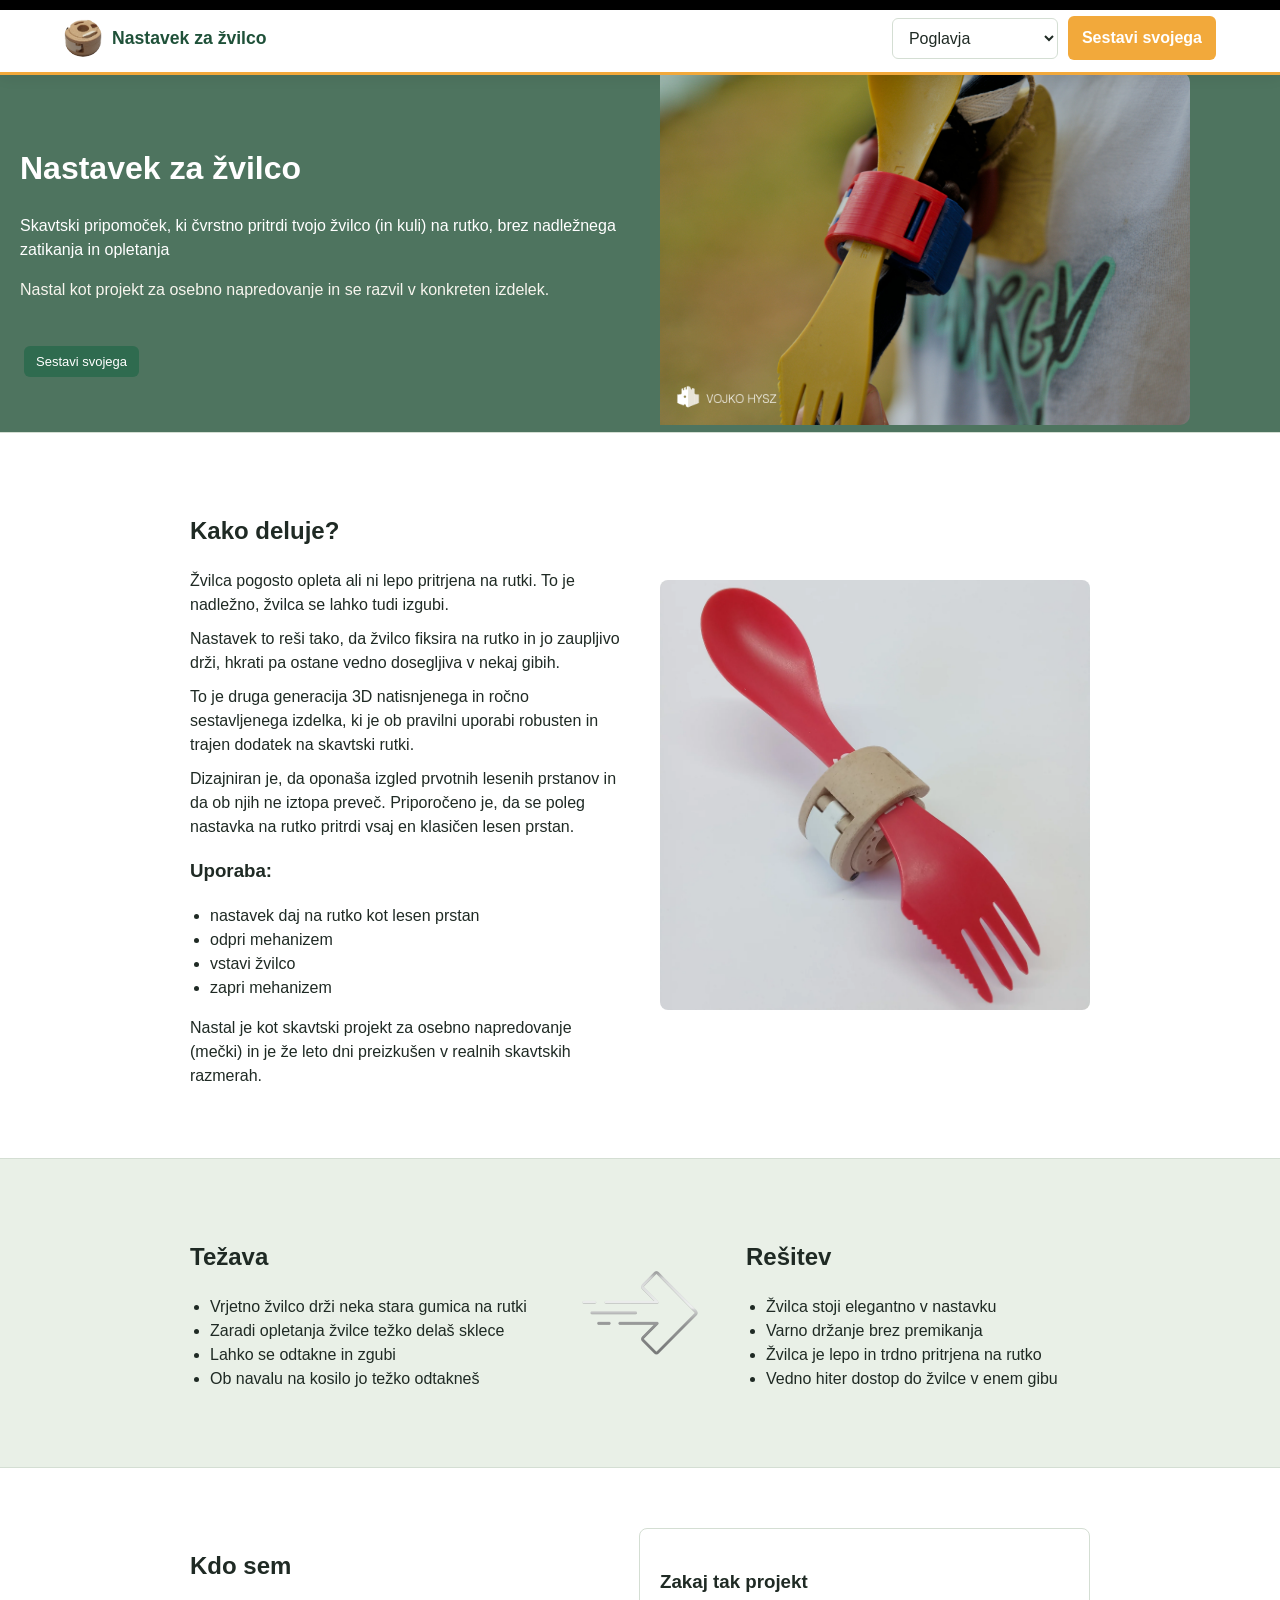
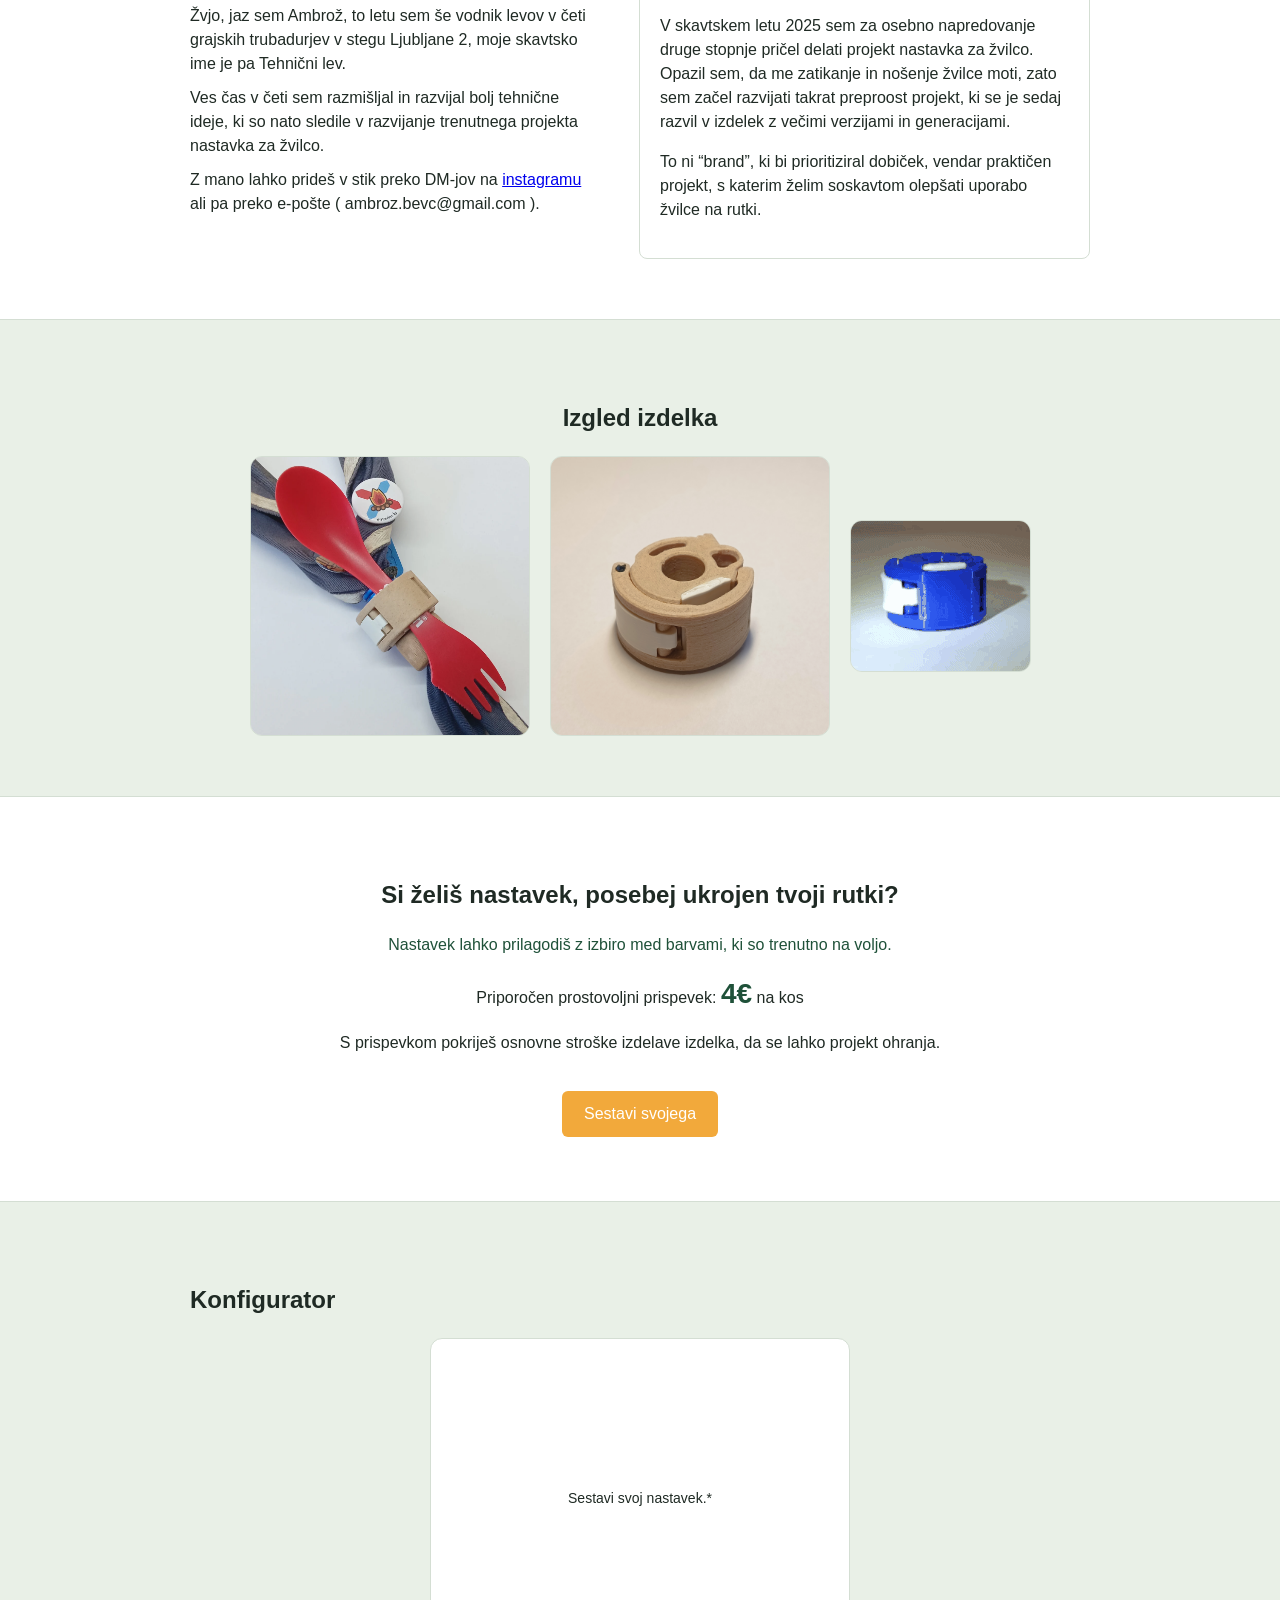
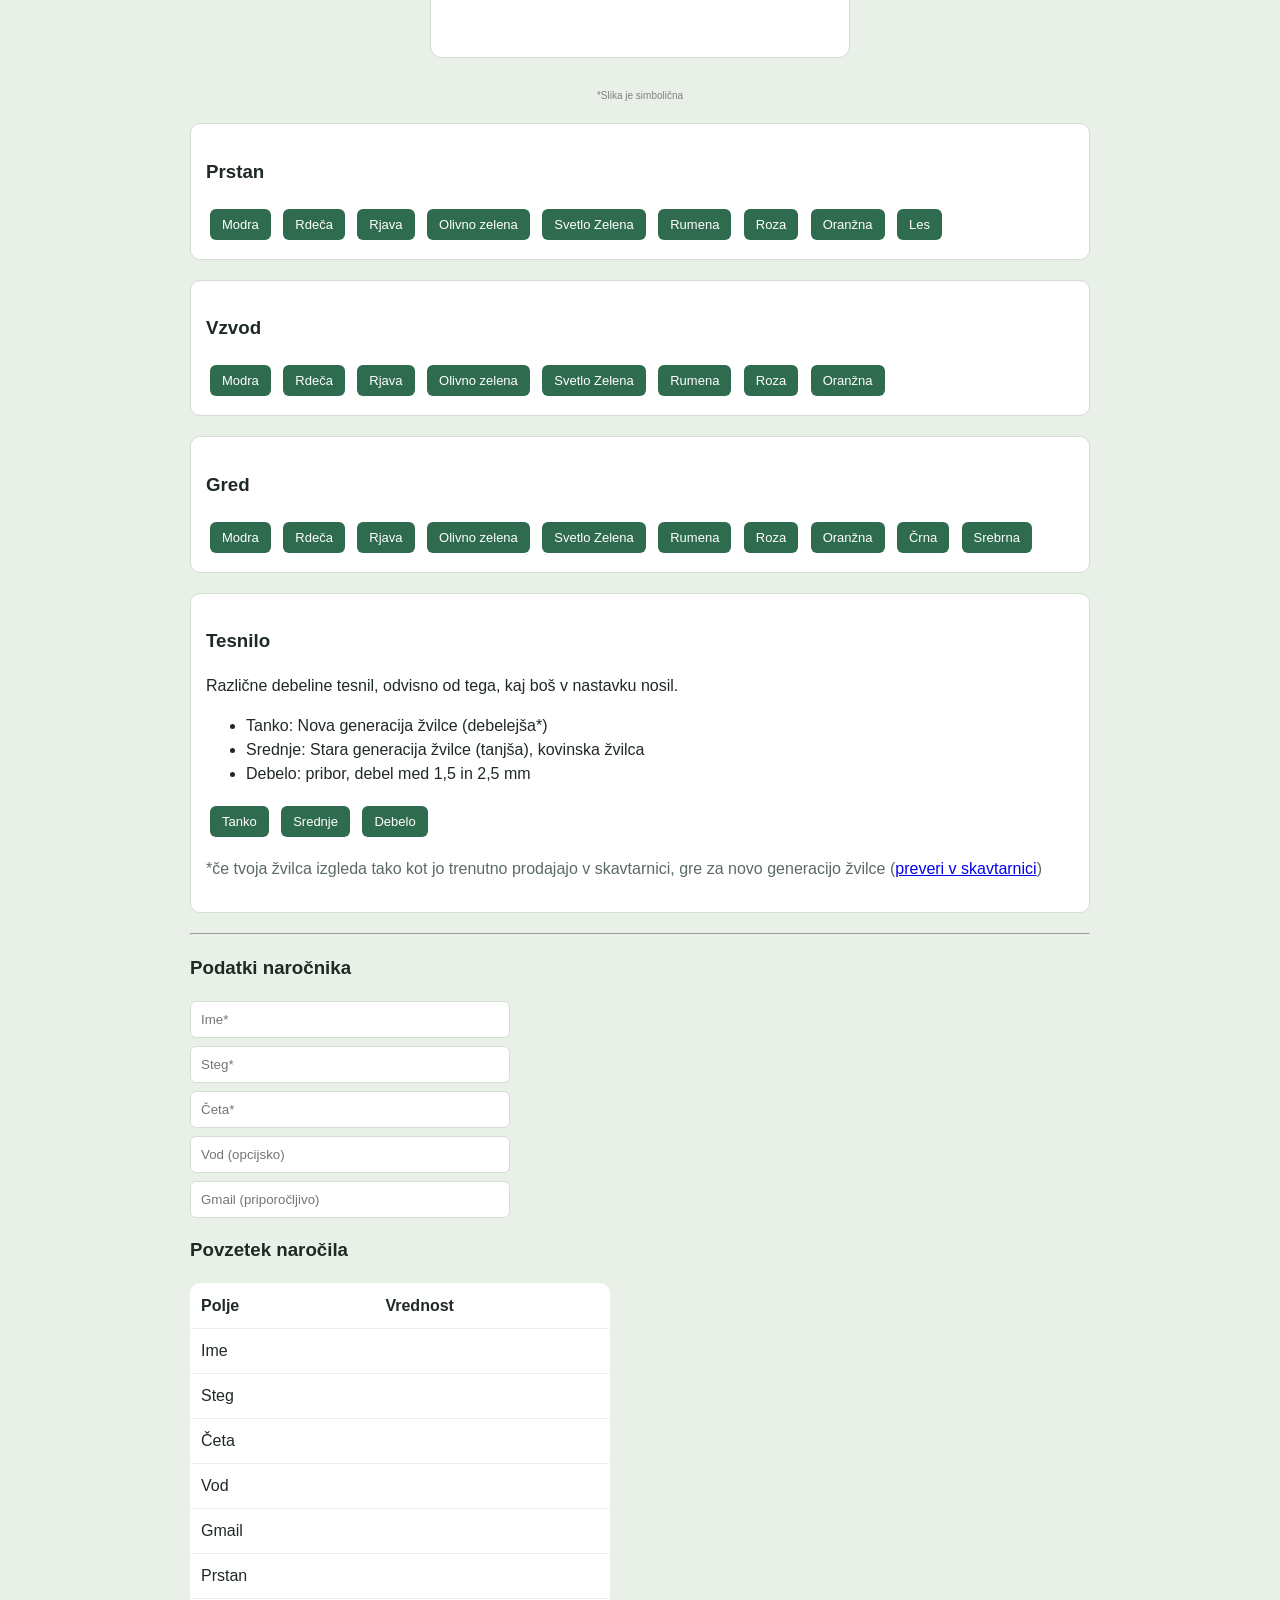
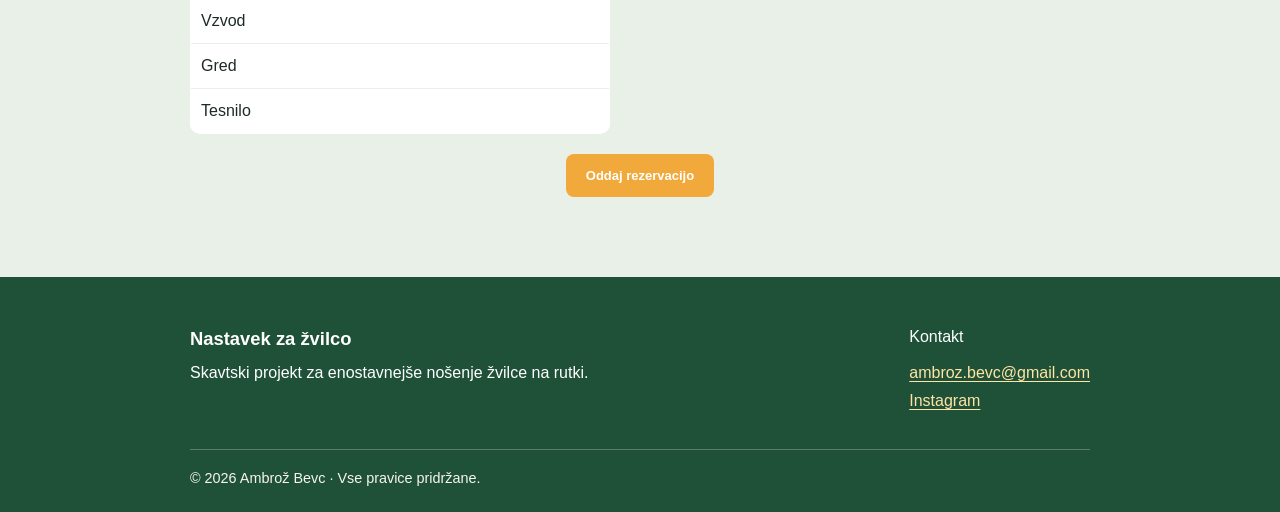
==== zvilca/nastavek-za-zvilco.html @ 6cee1308 "slikica" ====
<!DOCTYPE html>
<html lang="sl">
<head>
<meta charset="UTF-8">
<meta name="viewport" content="width=device-width, initial-scale=1.0">
<title>Nastavek za žvilco</title>

<link rel="stylesheet" href="nastavek-za-zvilco.css">
<link rel="icon" type="image/png" href="slike/logo.png">
</head>

<body>
<header class="site-header">
  <a class="brand" href="#hero" aria-label="Na vrh strani">
    <img class="brand-logo" src="slike/logo.png" alt="">
    <span>Nastavek za žvilco</span>
  </a>

  <div class="header-actions">
    <label class="sr-only" for="chapter-menu">Izberi poglavje</label>
    <select id="chapter-menu" class="chapter-menu">
      <option value="" selected disabled>Poglavja</option>
      <option value="info">Kako deluje?</option>
      <option value="problem-reseitev">Težava in rešitev</option>
      <option value="about">Kdo sem</option>
      <option value="usage">Izgled izdelka</option>
      <option value="offer">Ponudba</option>
      <option value="konfigurator">Konfigurator</option>
    </select>
    <a class="header-cta" href="#konfigurator">Sestavi svojega</a>
  </div>
</header>

<br>
<br>
<br>
<div class="herobasic">
  <div class="herol">
    <h1>Nastavek za žvilco</h1>
    <p>
      Skavtski pripomoček, ki čvrstno pritrdi tvojo žvilco (in kuli) na rutko, brez nadležnega zatikanja in opletanja
    </p>
    <p class="hero-project">
      Nastal kot projekt za osebno napredovanje in se razvil v konkreten izdelek.
    </p>
    <br>

    <button onclick="document.getElementById('konfigurator').scrollIntoView({behavior:'smooth'})">
      Sestavi svojega
    </button>

  </div>
  <div class="heror">
    <img src="slike/prva.jpg">
  </div>
</div>

<div class="line"></div>
<section id="info">

  <div class="info-wrapper">

    <div class="info-left">

      <h2>Kako deluje?</h2>

      <p>
        Žvilca pogosto opleta ali ni lepo pritrjena na rutki.
        To je nadležno, žvilca se lahko tudi izgubi.
      </p>

      <p>
        Nastavek to reši tako, da žvilco fiksira na rutko in jo zaupljivo drži,
        hkrati pa ostane vedno dosegljiva v nekaj gibih.
      </p>

      <p>To je druga generacija 3D natisnjenega in ročno sestavljenega izdelka, ki je ob pravilni uporabi robusten in trajen dodatek na skavtski rutki.</p>

      <p>Dizajniran je, da oponaša izgled prvotnih lesenih prstanov in da ob njih ne iztopa preveč. Priporočeno je, da se poleg nastavka na rutko pritrdi vsaj en klasičen lesen prstan.</p>

      <h3>Uporaba:</h3>

      <ul>
        <li>nastavek daj na rutko kot lesen prstan</li>
        <li>odpri mehanizem</li>
        <li>vstavi žvilco</li>
        <li>zapri mehanizem</li>
      </ul>

      <p>
        Nastal je kot skavtski projekt za osebno napredovanje (mečki) in je že leto dni preizkušen v realnih skavtskih razmerah.
      </p>

    </div>

    <div class="info-right">
      <img src="slike/nastavek1.jpg" alt="Nastavek za žvilco">
    </div>

  </div>

</section>

<section id="problem-reseitev">

  <div class="pr-wrapper">

    <div class="pr-left">

      <h2>Težava</h2>

      <ul>
        <li>Vrjetno žvilco drži neka stara gumica na rutki</li>
        <li>Zaradi opletanja žvilce težko delaš sklece</li>
        <li>Lahko se odtakne in zgubi</li>
        <li>Ob navalu na kosilo jo težko odtakneš</li>
      </ul>

    </div>

    <div class="pr-center">
      <img src="slike/na-desno.png" alt="rešitev puščica">
    </div>

    <div class="pr-right">

      <h2>Rešitev</h2>

      <ul>
        <li>Žvilca stoji elegantno v nastavku</li>
        <li>Varno držanje brez premikanja</li>
        <li>Žvilca je lepo in trdno pritrjena na rutko</li>
        <li>Vedno hiter dostop do žvilce v enem gibu</li>
      </ul>

    </div>

  </div>

</section>

<section id="about">

  <div class="about-wrapper">

    <div class="about-left">

      <h2>Kdo sem</h2>

      <p>
        Žvjo, jaz sem Ambrož, to letu sem še vodnik levov v četi grajskih trubadurjev v stegu Ljubljane 2, moje skavtsko ime je pa Tehnični lev.
      </p>

      <p>
        Ves čas v četi sem razmišljal in razvijal bolj tehnične ideje, ki so nato sledile v razvijanje trenutnega projekta nastavka za žvilco.
      </p>

      <p>
        Z mano lahko prideš v stik preko DM-jov na <a href="https://www.instagram.com/ambro416/" target="_blank">instagramu</a> ali pa preko e-pošte ( ambroz.bevc@gmail.com ).
      </p>

    </div>

    <div class="about-right">

      <h3>Zakaj tak projekt</h3>
      <p>V skavtskem letu 2025 sem za osebno napredovanje druge stopnje pričel delati projekt nastavka za žvilco. Opazil sem, da me zatikanje in nošenje žvilce moti, zato sem začel razvijati takrat preproost projekt, ki se je sedaj razvil v izdelek z večimi verzijami in generacijami.</p>

      <p>
        To ni “brand”, ki bi prioritiziral dobiček, vendar praktičen projekt, s katerim želim soskavtom olepšati uporabo žvilce na rutki.
      </p>

    </div>

  </div>

</section>

<section id="usage">

  <div class="usage-wrapper">

    <h2>Izgled izdelka</h2>

    <div class="usage-gallery">

      <img src="slike/zvilca2.jpg" alt="Žvilca v uporabi 1">
      <img src="slike/zvilca3.jpg" alt="Žvilca v uporabi 2">
      <img src="slike/gif1.gif" alt="Animacija uporabe">

    </div>

  </div>

</section>

<section id="offer">

  <div class="offer-wrapper">

    <h2>Si želiš nastavek, posebej ukrojen tvoji rutki?</h2>
    <p class="offer-lead">Nastavek lahko prilagodiš z izbiro med barvami, ki so trenutno na voljo. <br></p>
    <p>
     Priporočen prostovoljni prispevek: <strong class="offer-price">4€</strong> na kos
    </p>

    <p>
      S prispevkom pokriješ osnovne stroške izdelave izdelka, da se lahko projekt ohranja.
    </p>

    <button class="offer-action" onclick="document.getElementById('konfigurator').scrollIntoView({behavior:'smooth'})">
      Sestavi svojega
    </button>

  </div>

</section>

<section id="konfigurator">
<div class="config-wrapper">
<h2>Konfigurator</h2>

<div id="viewer">
    <div id="intro">Sestavi svoj nastavek.*</div>
    <img src="slike/guma.png" id="base" alt="">
    <img id="prstan" class="layer">
    <img id="vzvod" class="layer">
    <img id="gred" class="layer">
</div>

<p style="color:gray; font-size: 10px; text-align: center;">*Slika je simbolična</p>

<div class="option-group">
<h3>Prstan</h3>
<button onclick="setChoice('prstan','modr')">Modra</button>
<button onclick="setChoice('prstan','rdec')">Rdeča</button>
<button onclick="setChoice('prstan','rjav')">Rjava</button>
<button onclick="setChoice('prstan','zelen')">Olivno zelena</button>
<button onclick="setChoice('prstan','zelen1')">Svetlo Zelena</button>
<button onclick="setChoice('prstan','rumen')">Rumena</button>
<button onclick="setChoice('prstan','roza')">Roza</button>
<button onclick="setChoice('prstan','oranzen')">Oranžna</button>
<button onclick="setChoice('prstan','les')">Les</button>
</div>

<div class="option-group">
<h3>Vzvod</h3>
<button onclick="setChoice('vzvod','modr')">Modra</button>
<button onclick="setChoice('vzvod','rdec')">Rdeča</button>
<button onclick="setChoice('vzvod','rjav')">Rjava</button>
<button onclick="setChoice('vzvod','zelen')">Olivno zelena</button>
<button onclick="setChoice('vzvod','zelen1')">Svetlo Zelena</button>
<button onclick="setChoice('vzvod','rumen')">Rumena</button>
<button onclick="setChoice('vzvod','roza')">Roza</button>
<button onclick="setChoice('vzvod','oranzen')">Oranžna</button>
</div>

<div class="option-group">
<h3>Gred</h3>
<button onclick="setChoice('gred','modr')">Modra</button>
<button onclick="setChoice('gred','rdec')">Rdeča</button>
<button onclick="setChoice('gred','rjav')">Rjava</button>
<button onclick="setChoice('gred','zelen')">Olivno zelena</button>
<button onclick="setChoice('gred','zelen1')">Svetlo Zelena</button>
<button onclick="setChoice('gred','rumen')">Rumena</button>
<button onclick="setChoice('gred','roza')">Roza</button>
<button onclick="setChoice('gred','oranzen')">Oranžna</button>
<button onclick="setChoice('gred','crn')">Črna</button>
<button onclick="setChoice('gred','srebrn')">Srebrna</button>
</div>

<div class="option-group">
<h3>Tesnilo</h3>
<p>Različne debeline tesnil, odvisno od tega, kaj boš v nastavku nosil.</p>
<ul>
  <li>Tanko: Nova generacija žvilce (debelejša*)</li>
  <li>Srednje: Stara generacija žvilce (tanjša), kovinska žvilca</li>
  <li>Debelo: pribor, debel med 1,5 in 2,5 mm</li>
</ul>
<button onclick="setChoice('tesnilo','tanko')">Tanko</button>
<button onclick="setChoice('tesnilo','srednje')">Srednje</button>
<button onclick="setChoice('tesnilo','debelo')">Debelo</button>
<p class="config-note">*če tvoja žvilca izgleda tako kot jo trenutno prodajajo v skavtarnici, gre za novo generacijo žvilce (<a href="https://skavtarnica.skavti.si/products/zvilca?variant=47747329229138" target="_blank">preveri v skavtarnici</a>)</p>
</div>

<hr>

<h3>Podatki naročnika</h3>

<input placeholder="Ime*" oninput="update('ime',this.value)">
<input placeholder="Steg*" oninput="update('steg',this.value)">
<input placeholder="Četa*" oninput="update('ceta',this.value)">
<input placeholder="Vod (opcijsko)" oninput="update('vod',this.value)">
<input placeholder="Gmail (priporočljivo)" oninput="update('gmail',this.value)">

<h3>Povzetek naročila</h3>

<table>
<tr><th>Polje</th><th>Vrednost</th></tr>

<tr><td>Ime</td><td id="t-ime"></td></tr>
<tr><td>Steg</td><td id="t-steg"></td></tr>
<tr><td>Četa</td><td id="t-ceta"></td></tr>
<tr><td>Vod</td><td id="t-vod"></td></tr>
<tr><td>Gmail</td><td id="t-gmail"></td></tr>

<tr><td>Prstan</td><td id="t-prstan"></td></tr>
<tr><td>Vzvod</td><td id="t-vzvod"></td></tr>
<tr><td>Gred</td><td id="t-gred"></td></tr>
<tr><td>Tesnilo</td><td id="t-tesnilo"></td></tr>

</table>

<button id="orderBtn" onclick="order()">
Oddaj rezervacijo
</button>

<p
id="sendingMsg"
style="display:none;text-align:center;font-weight:bold;">
Pošiljanje podatkov
</p>

<p id="successMsg" style="display:none;color:green;font-weight:bold;">
Vaš izdelek je naročen. V kratkem bo vaše naročilo pregledano in povzetek poslan na e-mail.
</p>

</div>
</section>

<footer class="site-footer">
  <div class="footer-content">
    <div>
      <p class="footer-title">Nastavek za žvilco</p>
      <p>Skavtski projekt za enostavnejše nošenje žvilce na rutki.</p>
    </div>
    <div class="footer-contact">
      <p>Kontakt</p>
      <a href="mailto:ambroz.bevc@gmail.com">ambroz.bevc@gmail.com</a>
      <a href="https://www.instagram.com/ambro416/" target="_blank" rel="noopener noreferrer">Instagram</a>
    </div>
  </div>
  <p class="footer-copy">© 2026 Ambrož Bevc · Vse pravice pridržane.</p>
</footer>

<script>

const URL = "https://script.google.com/macros/s/AKfycbxQxJgyjJ8N--4qT0uSKP3hRu8fDyT0WMNCm3U4AeAzrRZmwuQJiZuiNJukAdSipZnE/exec";
const SECRET = "ZS_SECRET_2026_X7K9";
const chapterMenu = document.getElementById("chapter-menu");

chapterMenu.addEventListener("change", () => {
  document.getElementById(chapterMenu.value)?.scrollIntoView({
    behavior: "smooth"
  });
});

const labelMap = {
  modr:"moder",
  rdec:"rdeč",
  rjav:"rjav",
  zelen:"olivno zelen",
  zelen1:"svetlo zelen",
  rumen:"rumen",
  les:"les",
  roza:"roza",
  oranzen:"oranžen",
  crn:"črn",
  srebrn:"srebrn",
  tanko:"tanko",
  srednje:"srednje debelo",
  debelo:"debelo"
};

const state = {
  ime:"",
  gmail:"",
  steg:"",
  ceta:"",
  vod:"",
  prstan:null,
  vzvod:null,
  gred:null,
  tesnilo:null,
  started:false
};

let loadingInterval;

function startLoading(){

  let dots = 0;

  loadingInterval = setInterval(() => {

    dots++;

    if(dots > 3){
      dots = 1;
    }

    document.getElementById("sendingMsg").innerText =
      "Pošiljanje podatkov" + ".".repeat(dots);

  }, 500);

}


function stopLoading(){

  clearInterval(loadingInterval);

}

function pretty(v){ return labelMap[v] || v || ""; }

function start(){
  if(state.started) return;
  state.started = true;
  document.getElementById("intro").style.display="none";
  document.getElementById("base").style.display="block";
}

function isReady(){
  return state.ime && state.steg && state.ceta &&
         state.prstan && state.vzvod && state.gred && state.tesnilo;
}

function refresh(){
  document.getElementById("orderBtn").style.display =
    isReady() ? "block" : "none";
}

function updateTable(){
  document.getElementById("t-ime").innerText = state.ime || "";
  document.getElementById("t-steg").innerText = state.steg || "";
  document.getElementById("t-ceta").innerText = state.ceta || "";
  document.getElementById("t-vod").innerText = state.vod || "";
  document.getElementById("t-gmail").innerText = state.gmail || "";

  document.getElementById("t-prstan").innerText = pretty(state.prstan);
  document.getElementById("t-vzvod").innerText = pretty(state.vzvod);
  document.getElementById("t-gred").innerText = pretty(state.gred);
  document.getElementById("t-tesnilo").innerText = pretty(state.tesnilo);
}

function update(f,v){
  state[f]=v;
  refresh();
  updateTable();
}

function setChoice(part,color){
  start();
  state[part]=color;

  const img=document.getElementById(part);
  if(img){
    img.src = "slike/" + part + "-" + color + ".png";
    img.style.display="block";
  }

  refresh();
  updateTable();
}

function getId(){
  return Math.floor(1000 + Math.random() * 9000).toString();
}

function order(){

  if(!isReady()){
    alert("Izpolni vsa polja.");
    return;
  }

  document.getElementById("orderBtn").disabled = true;
  document.getElementById("sendingMsg").style.display="block";
  startLoading();

  const orderId = getId();

  const data = {
    orderId: orderId,
    ...state,
    time: new Date().toISOString(),
    key: SECRET
  };

  fetch(URL,{
    method:"POST",
    body: JSON.stringify(data)
  })
  .then(r => r.text())
  
  .then(() => {

    stopLoading();

    document.getElementById("sendingMsg").style.display="none";
    
    document.getElementById("orderBtn").style.display="none";
    
    document.getElementById("successMsg").style.display="block";

  })
.catch(err => {

  stopLoading();

console.error(err);

document.getElementById("sendingMsg").style.display="none";

document.getElementById("orderBtn").disabled = false;

alert("Napaka pri oddaji.");

});
}

</script>

</body>
</html>
---- zvilca/nastavek-za-zvilco.css ----
/* =========================================================
   BARVNA PALETA
   Spremeni vrednosti samo v tem razdelku za hiter preizkus barv.
   ========================================================= */
:root {
  --color-page-background: #F7F5EE;
  --color-section-background: #E9F0E7;
  --color-panel-background: #FFFFFF;
  --color-panel-alternate: #FFFFFF;
  --color-text: #1F2A24;
  --color-hero-project: #F7F5EE;
  --color-hero-limited: #FFE4A3;
  --color-hero-title: #FFFFFF;
  --color-highlight-text: var(--color-primary-dark);
  --color-offer-button-text: #1F2A24;
  --color-primary: #2F6B4F;
  --color-primary-dark: #1F5139;
  --color-accent: #F2A93B;
  --color-button-text: #FFFFFF;
  --color-note: #5B6B62;
  --color-about-border: #D4DED3;
  --color-white: #FFFFFF;
  --color-hero-overlay: rgba(31, 42, 36, .42);
  --color-border: #D4DED3;
  --color-border-soft: #E9F0E7;
  --color-input-border: #D4DED3;
  --color-option-border: #D4DED3;
}

/* =========================================================
   OSNOVNI SLOGI
   ========================================================= */
* { box-sizing: border-box; }

body {
  margin: 0;
  background: var(--color-page-background);
  color: var(--color-text);
  font: 16px/1.5 Arial, sans-serif;
}

section {
  padding: 60px 20px;
  background: var(--color-section-background);
}

section:not(#hero) {
  border-top: 1px solid var(--color-border);
}

/* Izmenične podlage jasno ločijo poglavja. */
#info,
#about,
#offer {
  background: var(--color-white);
}

#problem-reseitev,
#usage,
#konfigurator {
  background: var(--color-section-background);
}

/* Izrazit prehod iz uvodne gozdne slike v prvo poglavje. */
#info {
  border-top: 12px solid var(--color-primary-dark);
}

button {
  margin: 4px;
  padding: 8px 12px;
  cursor: pointer;
  border: 0;
  border-radius: 6px;
  background: var(--color-primary);
  color: var(--color-button-text);
  font-size: 13px;
}

button:hover { opacity: .9; }

/* =========================================================
   FIKSNA NAVIGACIJA
   ========================================================= */
.site-header {
  position: fixed;
  z-index: 10;
  top: 0;
  right: 0;
  left: 0;
  display: flex;
  align-items: center;
  justify-content: space-between;
  min-height: 72px;
  padding: 12px clamp(20px, 5vw, 72px);
  border-top: 4px solid var(--color-primary);
  border-bottom: 3px solid var(--color-accent);
  background: rgba(255, 255, 255, .96);
  box-shadow: 0 2px 14px rgba(31, 42, 36, .08);
}

.brand,
.header-cta {
  display: inline-flex;
  align-items: center;
  text-decoration: none;
}

.brand {
  gap: 10px;
  color: var(--color-primary-dark);
  font-size: 1.1rem;
  font-weight: 700;
}

.brand-logo {
  width: 38px;
  height: 38px;
  border-radius: 50%;
  object-fit: contain;
}

.header-actions {
  display: flex;
  align-items: center;
  gap: 10px;
}

.chapter-menu {
  min-width: 160px;
  padding: 10px 12px;
  border: 1px solid var(--color-border);
  border-radius: 6px;
  background: var(--color-panel-background);
  color: var(--color-text);
  font: inherit;
  cursor: pointer;
}

.header-cta {
  min-height: 40px;
  padding: 10px 14px;
  border-radius: 6px;
  background: var(--color-accent);
  color: var(--color-button-text);
  font-weight: 700;
  white-space: nowrap;
}

.header-cta:hover { opacity: .9; }

.sr-only {
  position: absolute;
  width: 1px;
  height: 1px;
  overflow: hidden;
  clip: rect(0, 0, 0, 0);
  white-space: nowrap;
}

section { scroll-margin-top: 92px; }

.line {
    position: fixed;
    top: 0;
    left: 0;
    width: 100%;
    height: 10px;
    background: black;
    z-index: 9999;
}

/* =========================================================
   UVODNA PASICA
   ========================================================= */

.herobasic {
  display: flex;
  align-items: center;
  background-color: #4e745f;
  justify-content: center;
}

.herol {
  width: 50%;
  position: relative;
  z-index: 2;
  max-width: 700px;
  padding: 20px;
  color: var(--color-white);
}

.heror {
  width: 50%;
}

.heror img {
  width: 550px;
  height: auto;
  border-radius: 10px;
  padding-left: 20px;
}

#herol::before {
  content: "";
  position: absolute;
  inset: 0;
  z-index: 1;
  background: var(--color-hero-overlay);
}


#herol h1 {
  margin: 0 0 10px;
  color: var(--color-hero-title);
  font-size: 35px;
}

#herol p {
  margin: 8px 0;
  font-size: 1.1rem;
}

.hero-project { color: var(--color-hero-project); }
.hero-limited { color: var(--color-hero-limited); font-weight: 700; }

#herol .button {
  margin-top: 20px;
  padding: 14px 22px;
  background-color: var(--color-accent);
  color: var(--color-button-text);
  font-size: 16px;
}

/* =========================================================
   INFORMACIJSKI ODSEKI
   ========================================================= */
.info-wrapper,
.pr-wrapper,
.about-wrapper {
  display: flex;
  align-items: center;
  gap: 40px;
  max-width: 900px;
  margin: auto;
}

.info-left,
.info-right,
.about-left,
.about-right,
.pr-left,
.pr-center,
.pr-right { flex: 1; }

.info-left p,
.about-left p { margin: 10px 0; }

.info-left ul,
.about-right ul,
.pr-left ul,
.pr-right ul { padding-left: 20px; }

.info-right {
  display: flex;
  justify-content: center;
}

.info-right img {
  width: 100%;
  max-width: 450px;
  border-radius: 8px;
}

#problem-reseitev,
#usage,
#konfigurator { background: var(--color-section-background); }

.pr-wrapper { gap: 20px; }
.pr-left,
.pr-right { flex: 4; }

.pr-center {
  display: grid;
  flex: 2;
  place-items: center;
}

.pr-center img {
  width: 100%;
  max-width: 120px;
  opacity: .8;
}

.about-wrapper { align-items: flex-start; }

.about-right {
  padding: 20px;
  border: 1px solid var(--color-about-border);
  border-radius: 8px;
  background: var(--color-panel-alternate);
}

/* =========================================================
   GALERIJA IN PONUDBA
   ========================================================= */
.usage-wrapper,
.offer-wrapper {
  max-width: 700px;
  margin: auto;
  text-align: center;
}

.usage-gallery {
  display: flex;
  align-items: center;
  justify-content: center;
  gap: 20px;
}

.usage-gallery img {
  width: 100%;
  max-width: 280px;
  border: 1px solid var(--color-border);
  border-radius: 12px;
  object-fit: cover;
}

.offer-price {
  color: var(--color-highlight-text);
  font-size: 28px;
}

.offer-lead { color: var(--color-highlight-text); }

.offer-action {
  margin-top: 20px;
  padding: 14px 22px;
  background: var(--color-accent);
  color: var(--color-button-text);
  font-size: 16px;
}

/* =========================================================
   KONFIGURATOR
   ========================================================= */
.config-wrapper {
  max-width: 900px;
  margin: auto;
}

#viewer {
  position: relative;
  width: 100%;
  max-width: 420px;
  height: 320px;
  margin: 20px auto 30px;
  overflow: hidden;
  border: 1px solid var(--color-border);
  border-radius: 12px;
  background: var(--color-panel-background);
}

#intro {
  position: absolute;
  inset: 0;
  display: grid;
  place-items: center;
  padding: 20px;
  text-align: center;
  font-size: 14px;
}

.layer,
#base {
  position: absolute;
  top: 0;
  left: 0;
  display: none;
  width: 100%;
}

.option-group {
  margin: 20px 0;
  padding: 15px;
  border: 1px solid var(--color-option-border);
  border-radius: 10px;
  background: var(--color-panel-background);
}

input {
  display: block;
  width: 100%;
  max-width: 320px;
  margin: 8px 0;
  padding: 10px;
  border: 1px solid var(--color-input-border);
  border-radius: 6px;
  background: var(--color-panel-background);
  color: var(--color-text);
}

table {
  width: 100%;
  max-width: 420px;
  margin-top: 15px;
  overflow: hidden;
  border: 1px solid var(--color-border);
  border-collapse: collapse;
  border-radius: 10px;
  background: var(--color-panel-background);
}

th,
td {
  padding: 10px;
  border-bottom: 1px solid var(--color-border-soft);
  color: var(--color-text);
}

th { text-align: left; }

.config-note {
  color: var(--color-note);
}

#orderBtn {
  display: block;
  margin: 20px auto;
  padding: 14px 20px;
  background: var(--color-accent);
  color: var(--color-button-text);
  border-radius: 8px;
  font-weight: 700;
}

/* =========================================================
   NOGA STRANI
   ========================================================= */
.site-footer {
  padding: 48px 20px 22px;
  background: var(--color-primary-dark);
  color: var(--color-white);
}

.footer-content {
  display: flex;
  justify-content: space-between;
  gap: 32px;
  max-width: 900px;
  margin: auto;
}

.footer-content p { margin: 0 0 8px; }

.footer-title {
  font-size: 1.15rem;
  font-weight: 700;
}

.footer-contact {
  display: flex;
  flex-direction: column;
  align-items: flex-start;
  gap: 4px;
}

.footer-contact a {
  color: var(--color-hero-limited);
  text-underline-offset: 3px;
}

.footer-copy {
  max-width: 900px;
  margin: 36px auto 0;
  padding-top: 18px;
  border-top: 1px solid rgba(255, 255, 255, .25);
  color: var(--color-hero-project);
  font-size: .9rem;
}

/* =========================================================
   MOBILNI PRIKAZ
   ========================================================= */
@media (max-width: 700px) {
  .site-header {
    flex-wrap: wrap;
    justify-content: center;
    gap: 10px;
    min-height: 112px;
    padding: 10px 16px;
  }

  .brand { font-size: 1rem; }

  .brand-logo {
    width: 34px;
    height: 34px;
  }

  .header-actions {
    width: 100%;
  }

  .chapter-menu {
    min-width: 0;
    flex: 1;
  }

  .header-cta {
    padding-right: 12px;
    padding-left: 12px;
    font-size: .9rem;
  }

  section { scroll-margin-top: 132px; }

  #hero h1 { font-size: 2.2rem; }

  .info-wrapper,
  .pr-wrapper,
  .about-wrapper,
  .usage-gallery {
    flex-direction: column;
    text-align: center;
  }

  .info-right img { max-width: 280px; }
  .usage-gallery img { max-width: 90%; }

  .pr-center img {
    max-width: 80px;
    transform: rotate(90deg);
  }

  .info-left ul,
  .about-right ul,
  .pr-left ul,
  .pr-right ul {
    display: inline-block;
    text-align: left;
  }

  .footer-content {
    flex-direction: column;
    text-align: center;
  }

  .footer-contact { align-items: center; }
  .footer-copy { text-align: center; }
}
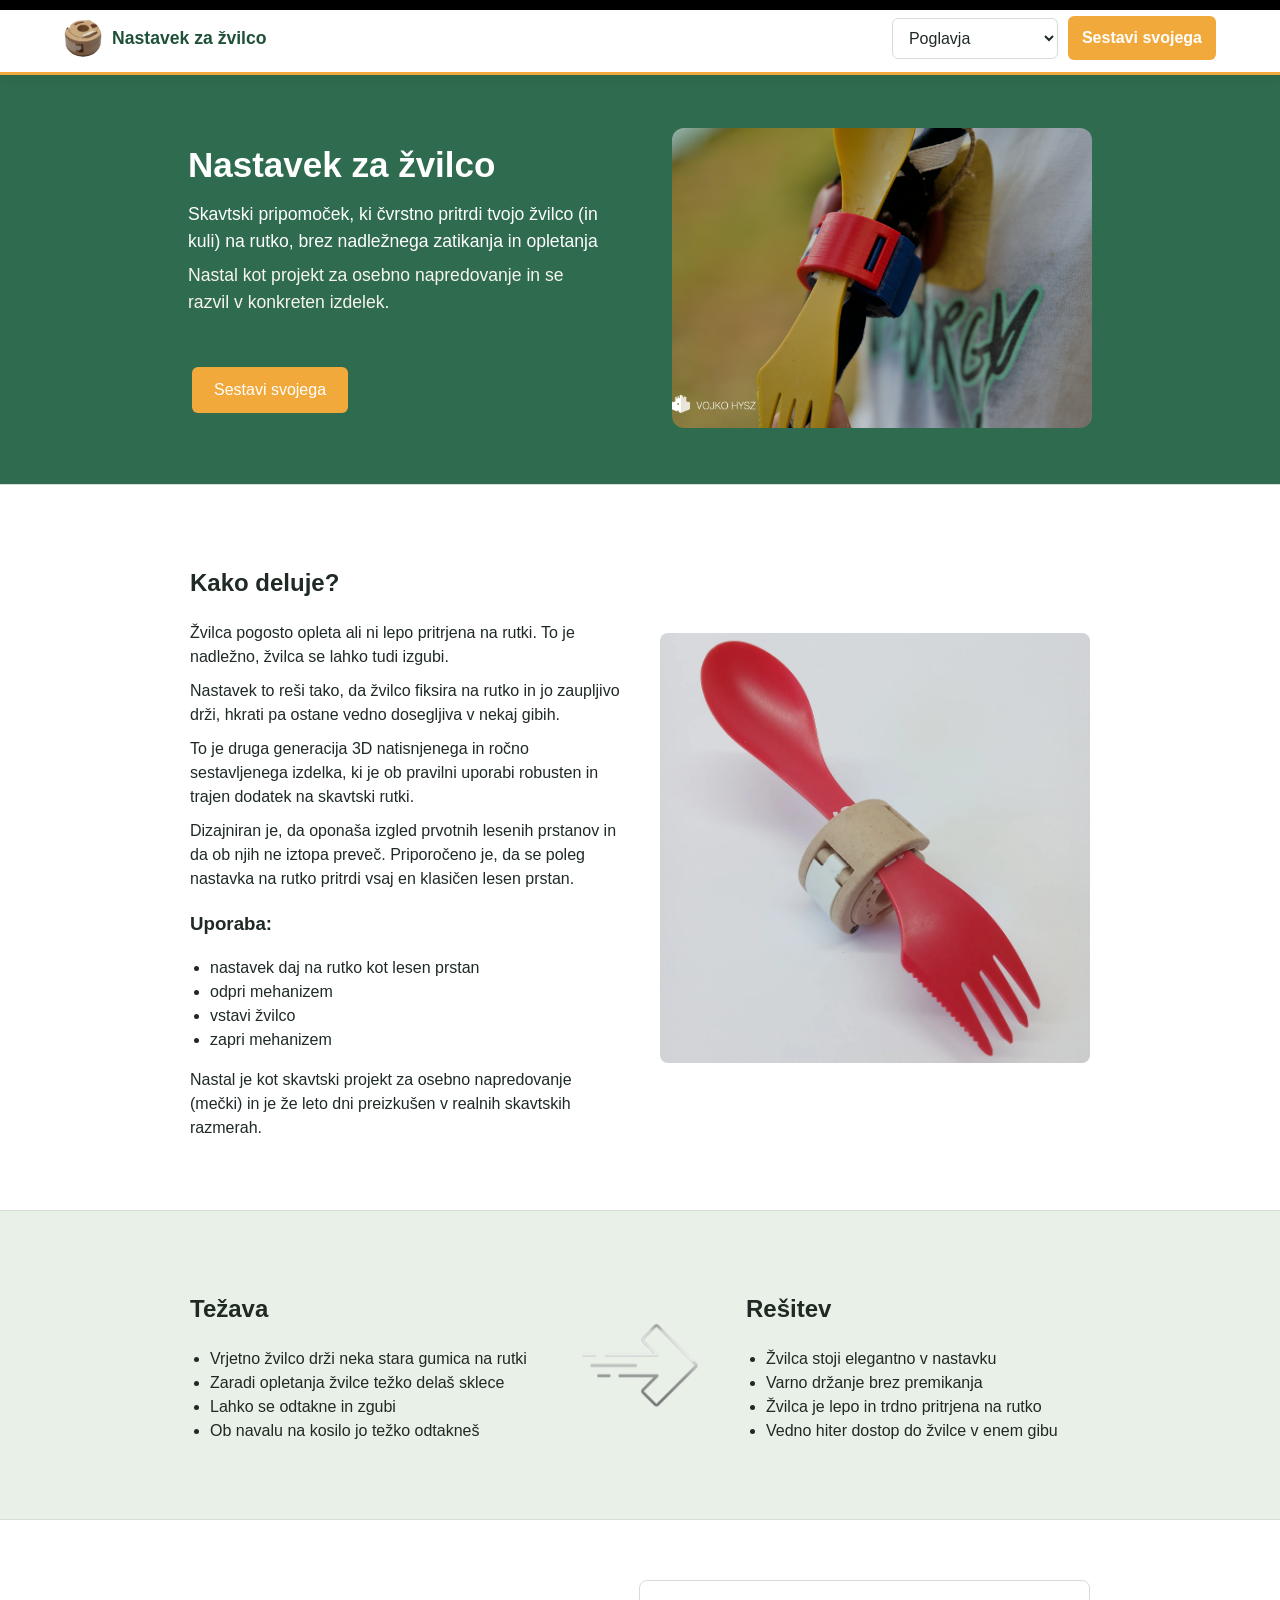
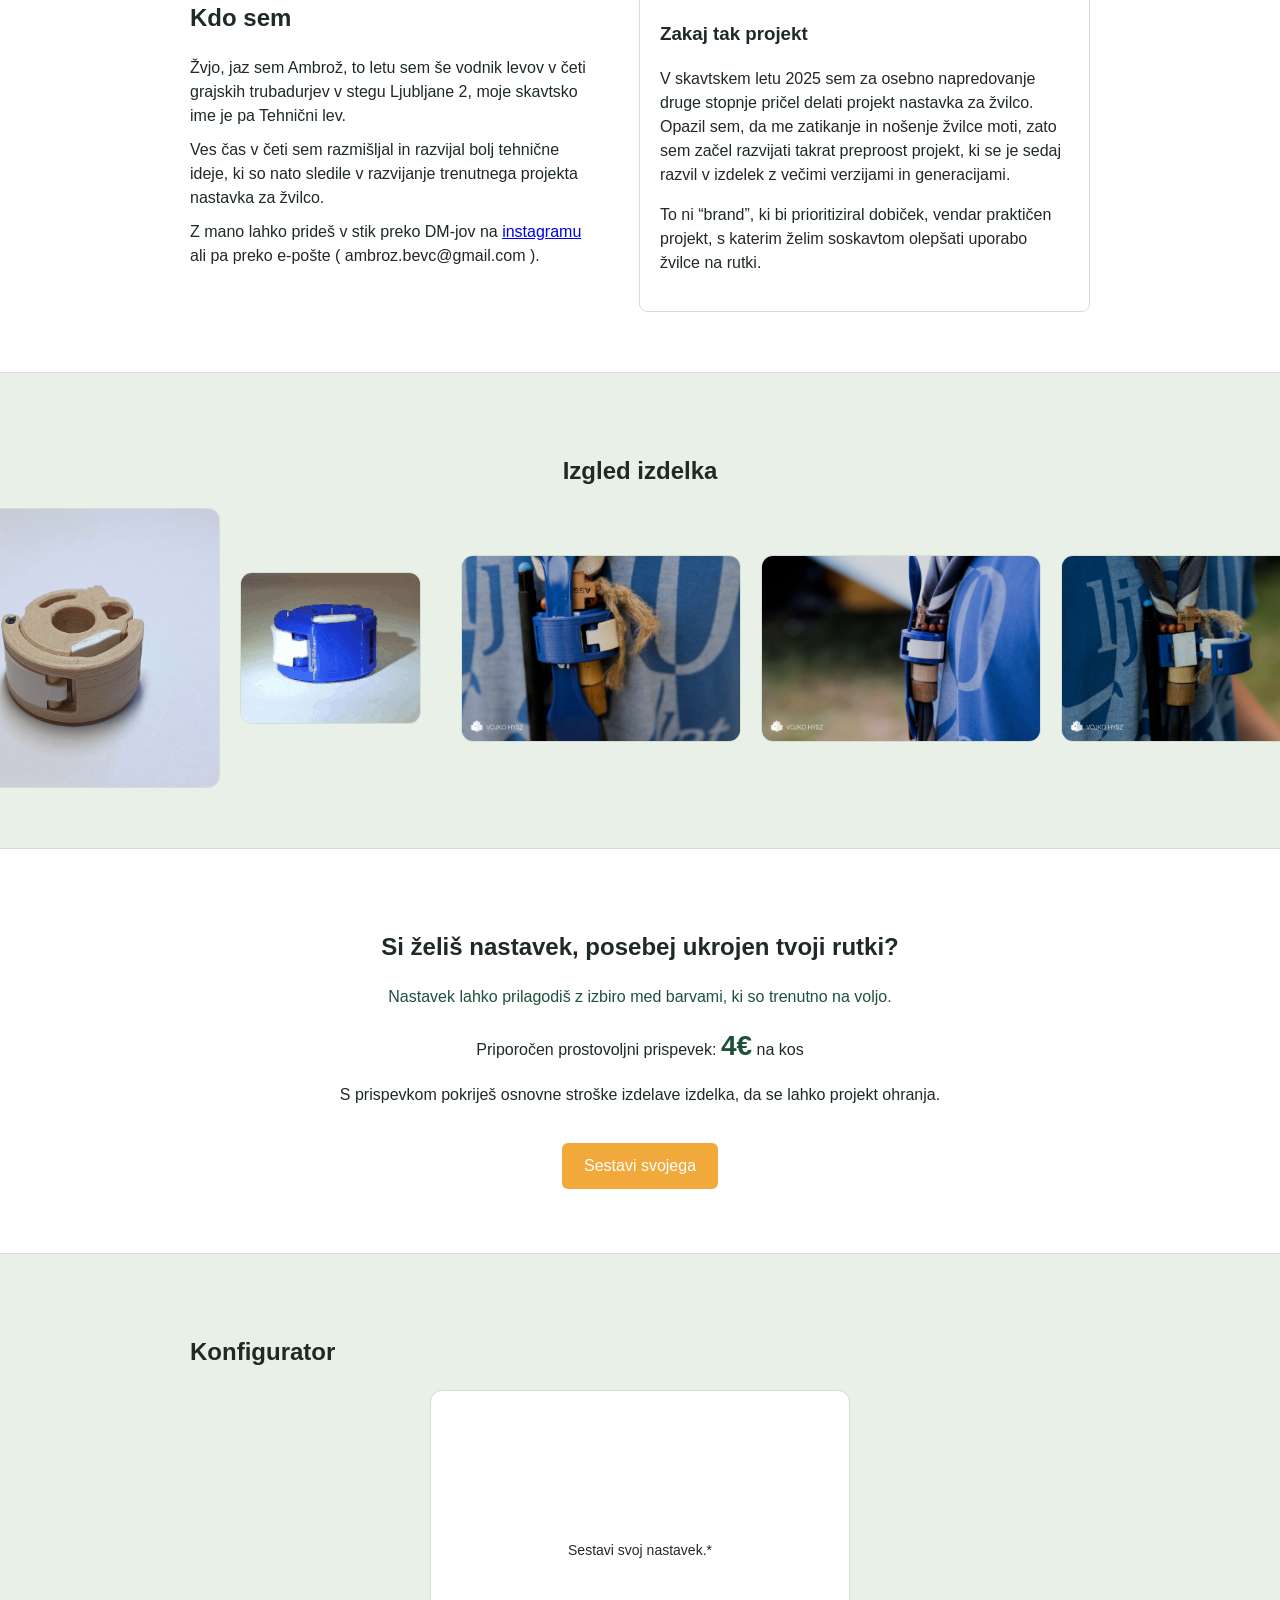
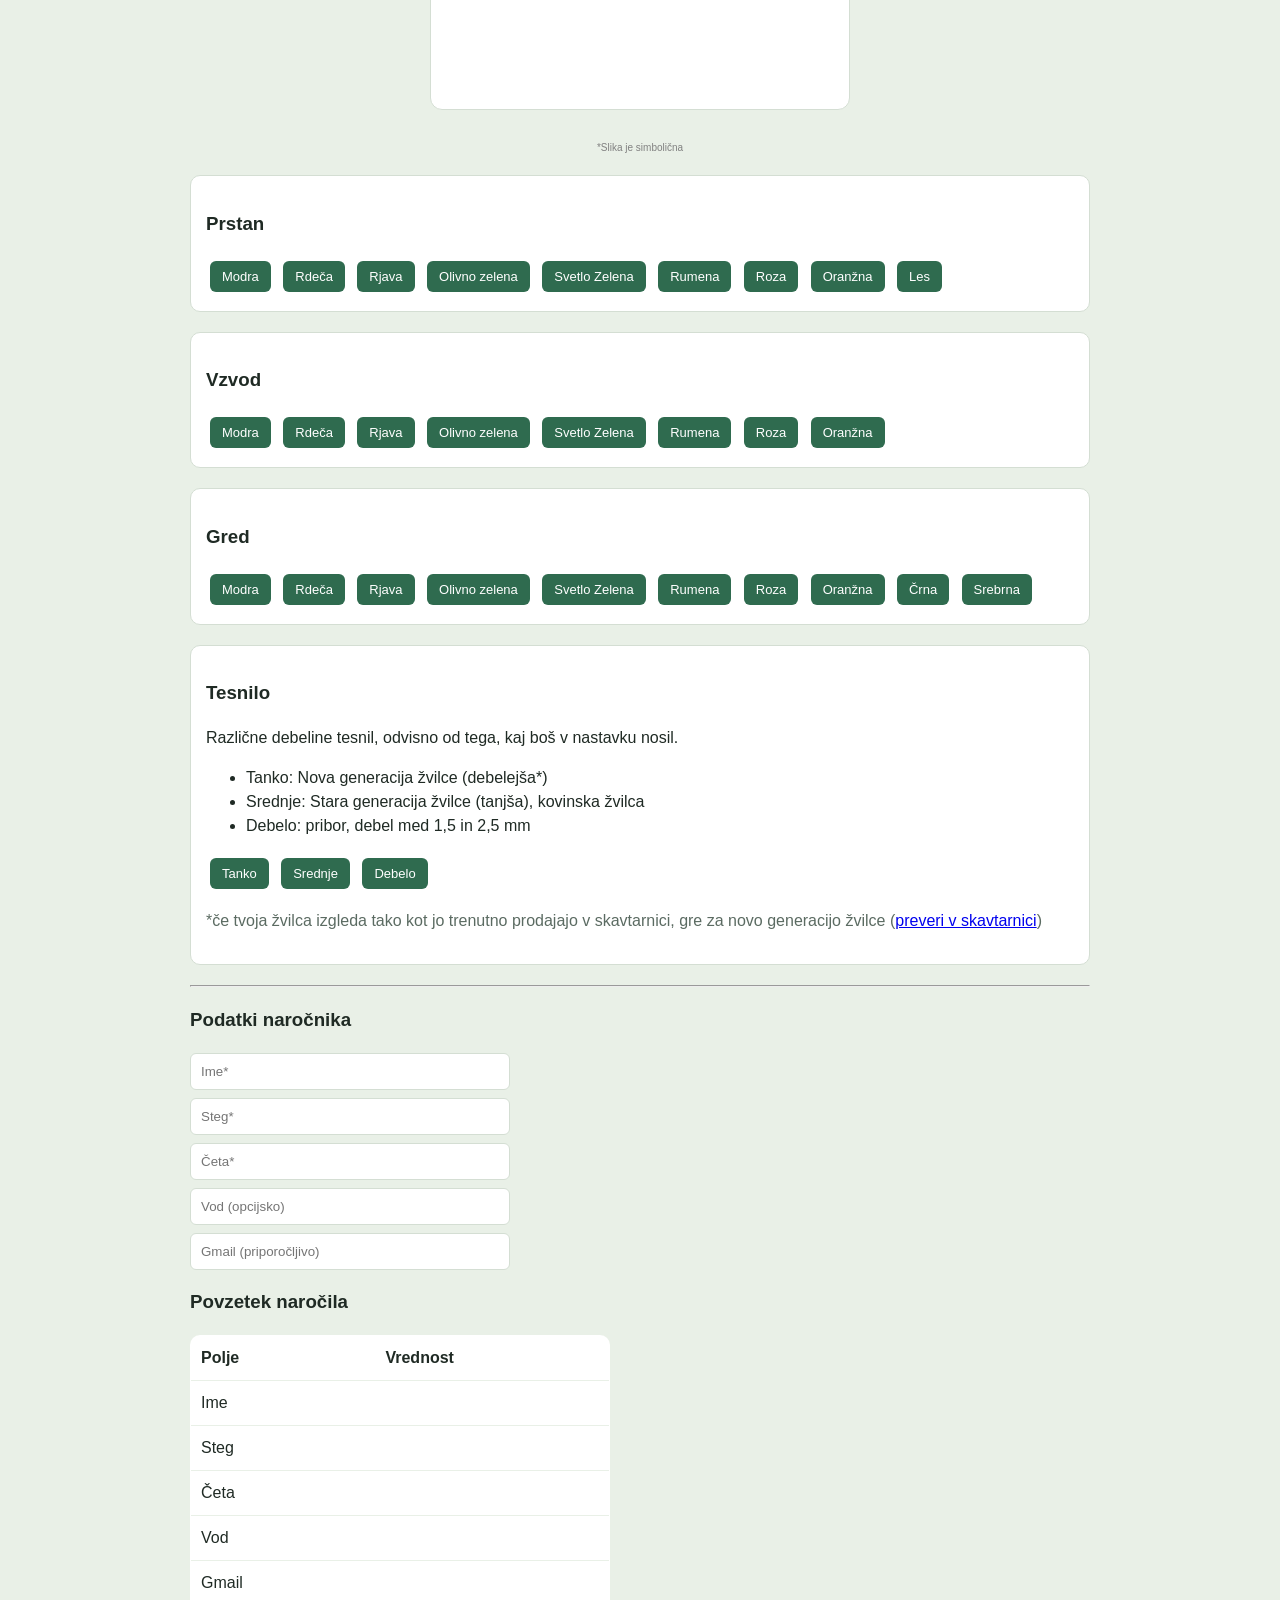
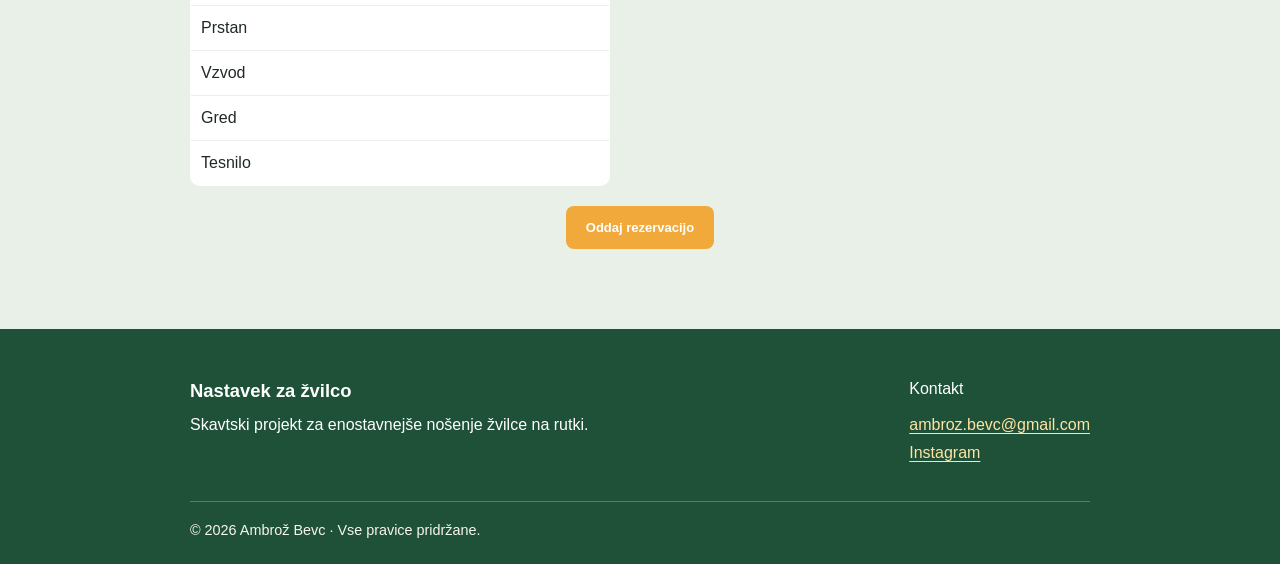
==== commit 23abcd88: "upgrade na slikicah" ====
--- a/zvilca/nastavek-za-zvilco.html
+++ b/zvilca/nastavek-za-zvilco.html
@@ -183,10 +183,14 @@
     <h2>Izgled izdelka</h2>
 
     <div class="usage-gallery">
-
       <img src="slike/zvilca2.jpg" alt="Žvilca v uporabi 1">
       <img src="slike/zvilca3.jpg" alt="Žvilca v uporabi 2">
       <img src="slike/gif1.gif" alt="Animacija uporabe">
+      <br>
+      <img src="slike/praktik4.jpg" alt="Žvilca v praktični uporabi 1">
+      <img src="slike/praktik2.jpg" alt="Žvilca v praktični uporabi 2">
+      <img src="slike/praktik3.jpg" alt="Žvilca v praktični uporabi 3">
+      <img src="slike/praktik1.jpg" alt="Žvilca v praktični uporabi 4">
 
     </div>
 
--- a/zvilca/nastavek-za-zvilco.css
+++ b/zvilca/nastavek-za-zvilco.css
@@ -177,46 +177,38 @@
 .herobasic {
   display: flex;
   align-items: center;
-  background-color: #4e745f;
   justify-content: center;
+  gap: clamp(24px, 5vw, 64px);
+  min-height: 360px;
+  padding: clamp(28px, 5vw, 56px) 20px;
+  background: var(--color-primary);
 }
 
 .herol {
-  width: 50%;
-  position: relative;
-  z-index: 2;
-  max-width: 700px;
-  padding: 20px;
+  flex: 0 1 420px;
   color: var(--color-white);
 }
 
 .heror {
-  width: 50%;
+  flex: 0 1 420px;
+  min-width: 0;
 }
 
 .heror img {
-  width: 550px;
-  height: auto;
-  border-radius: 10px;
-  padding-left: 20px;
-}
-
-#herol::before {
-  content: "";
-  position: absolute;
-  inset: 0;
-  z-index: 1;
-  background: var(--color-hero-overlay);
-}
-
-
-#herol h1 {
+  display: block;
+  width: 100%;
+  height: 300px;
+  border-radius: 12px;
+  object-fit: cover;
+}
+
+.herol h1 {
   margin: 0 0 10px;
   color: var(--color-hero-title);
   font-size: 35px;
 }
 
-#herol p {
+.herol p {
   margin: 8px 0;
   font-size: 1.1rem;
 }
@@ -224,7 +216,7 @@
 .hero-project { color: var(--color-hero-project); }
 .hero-limited { color: var(--color-hero-limited); font-weight: 700; }
 
-#herol .button {
+.herol button {
   margin-top: 20px;
   padding: 14px 22px;
   background-color: var(--color-accent);
@@ -517,6 +509,22 @@
 
   #hero h1 { font-size: 2.2rem; }
 
+  .herobasic {
+    flex-direction: column;
+    min-height: 0;
+    padding: 32px 20px;
+    text-align: center;
+  }
+
+  .herol,
+  .heror {
+    width: 100%;
+  }
+
+  .heror img {
+    height: 240px;
+  }
+
   .info-wrapper,
   .pr-wrapper,
   .about-wrapper,
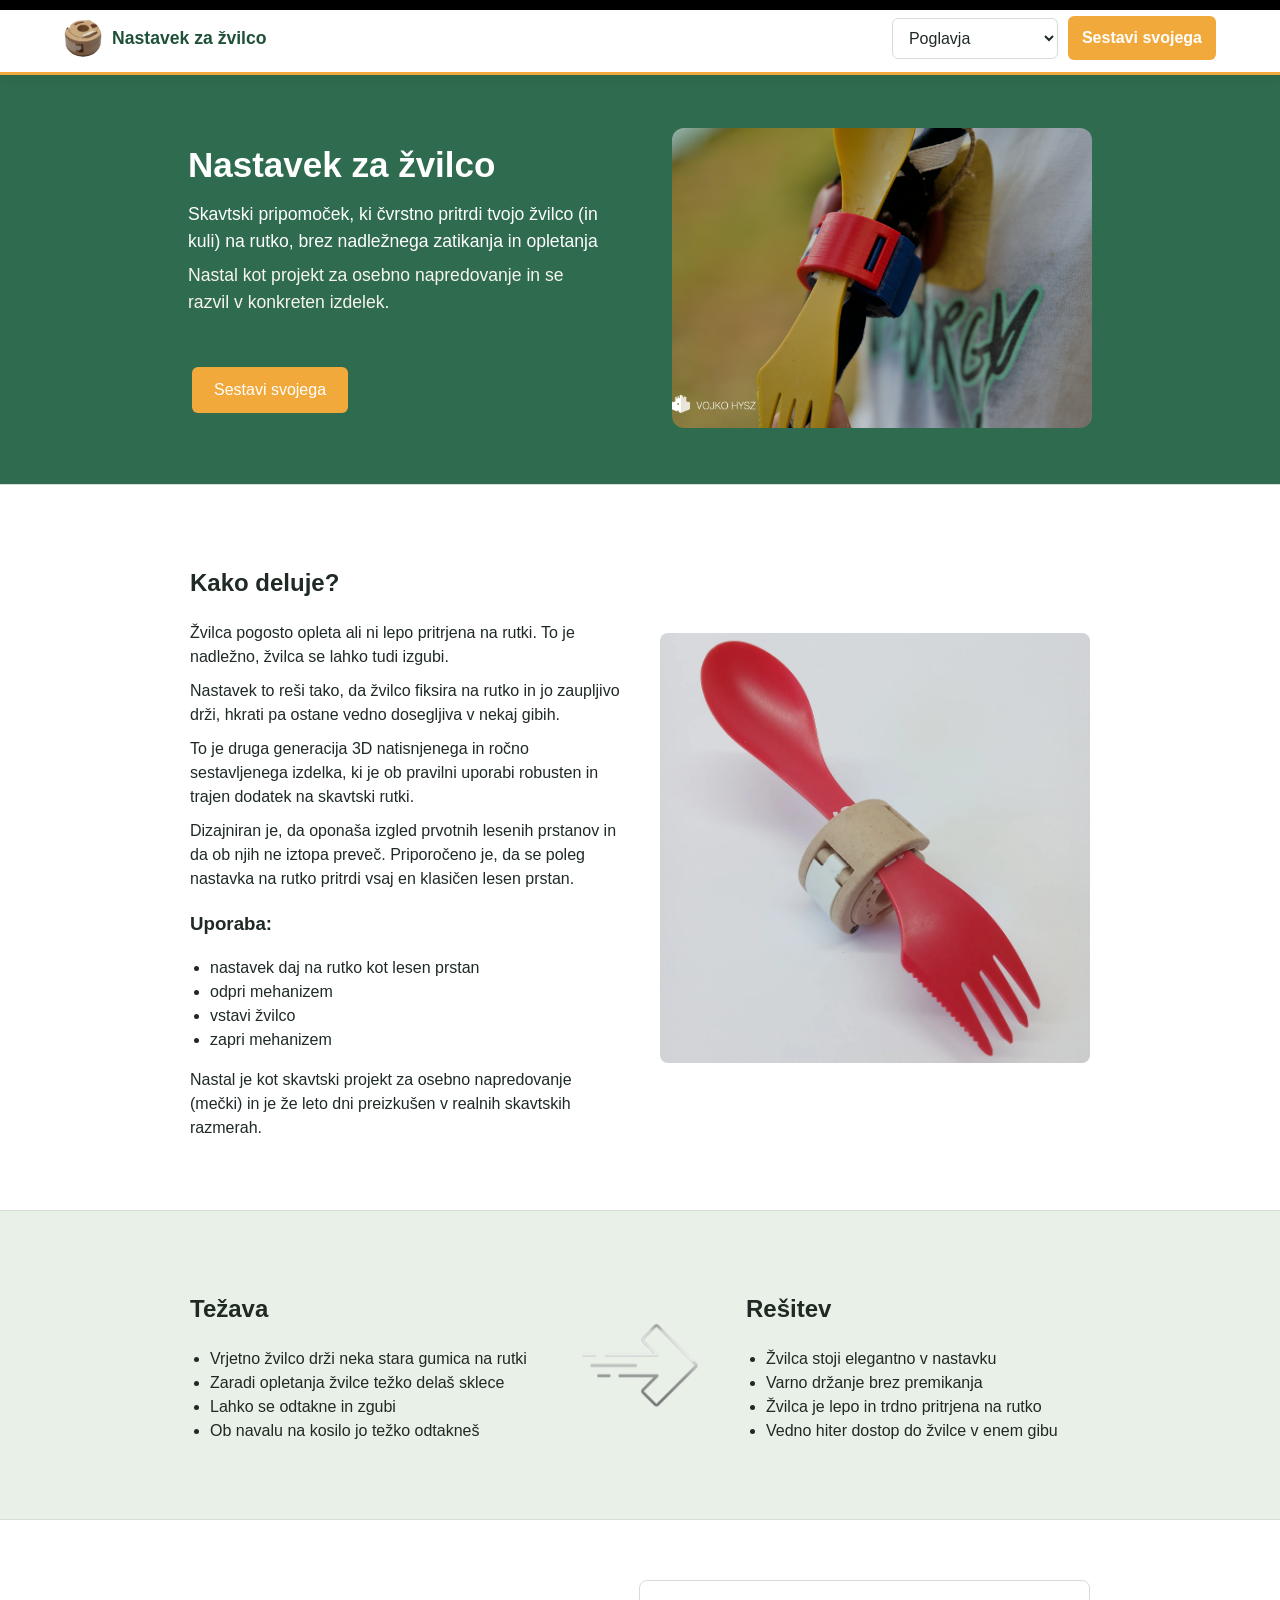
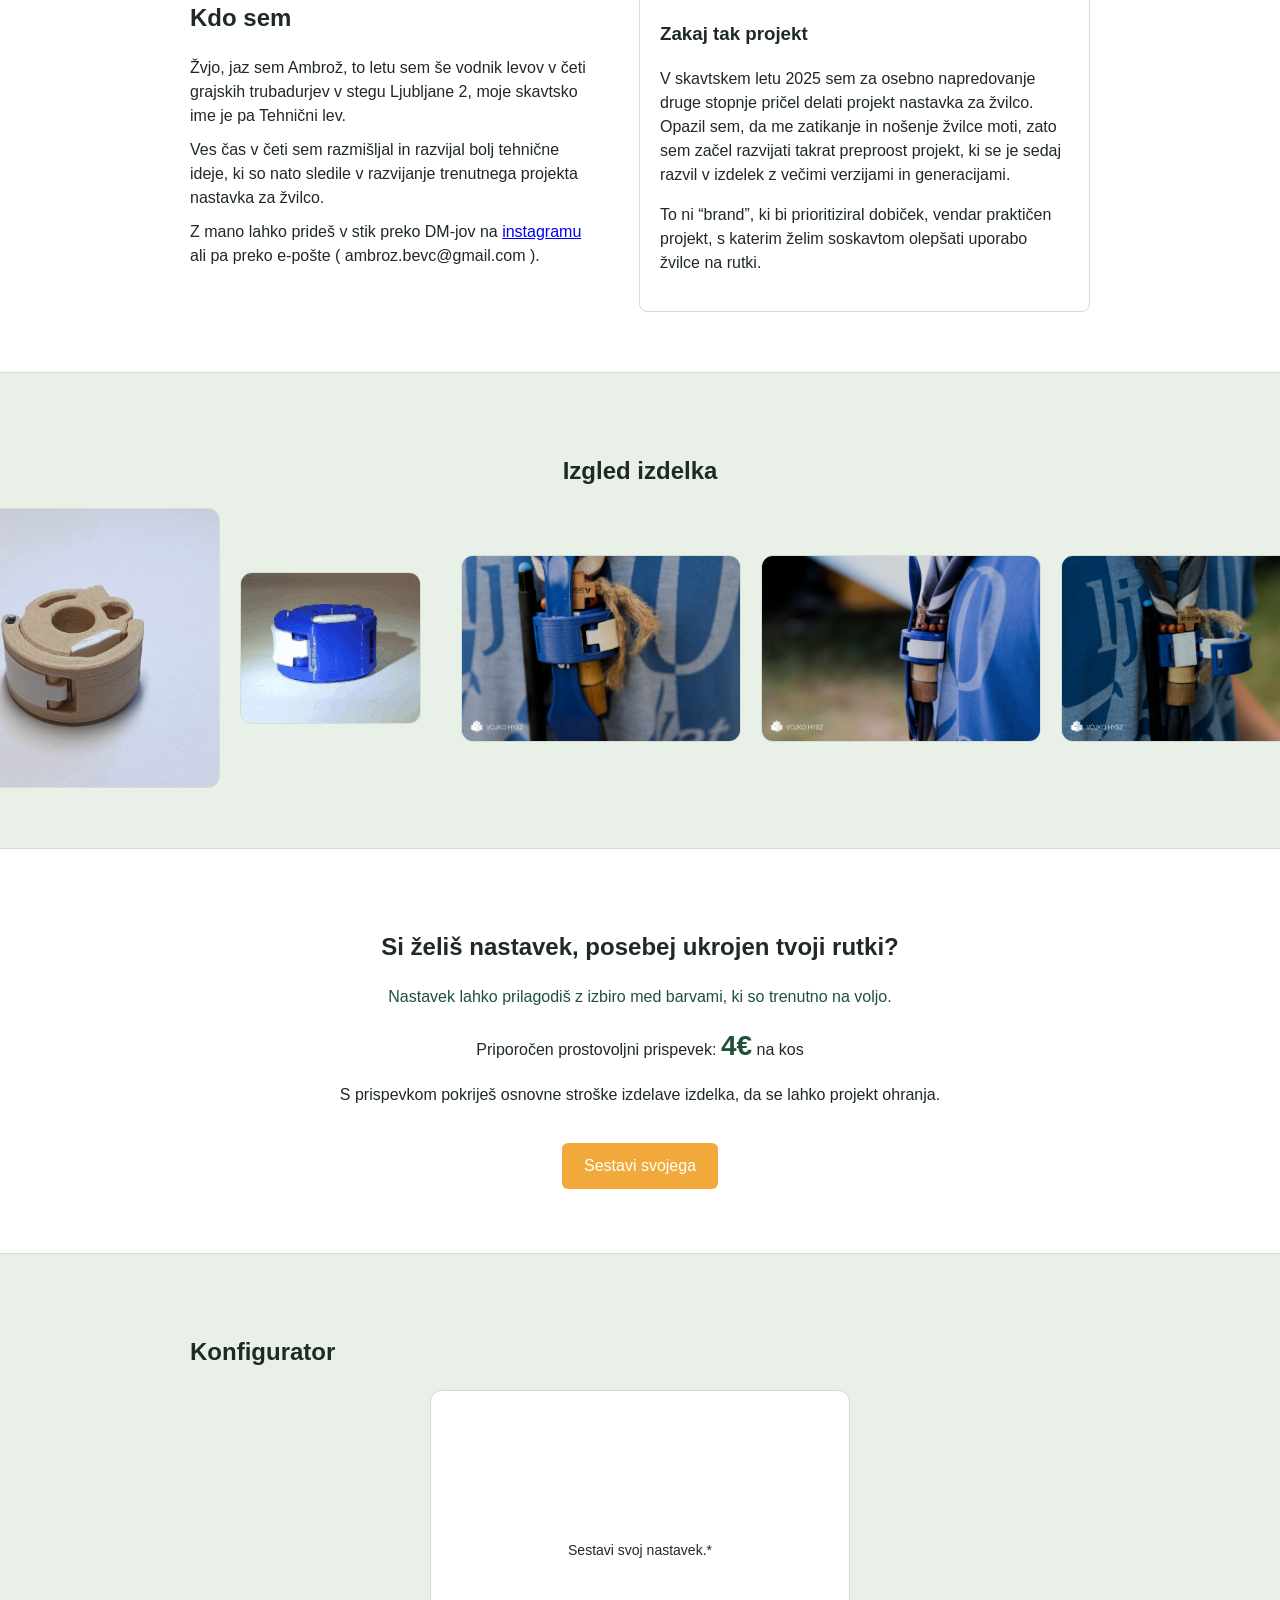
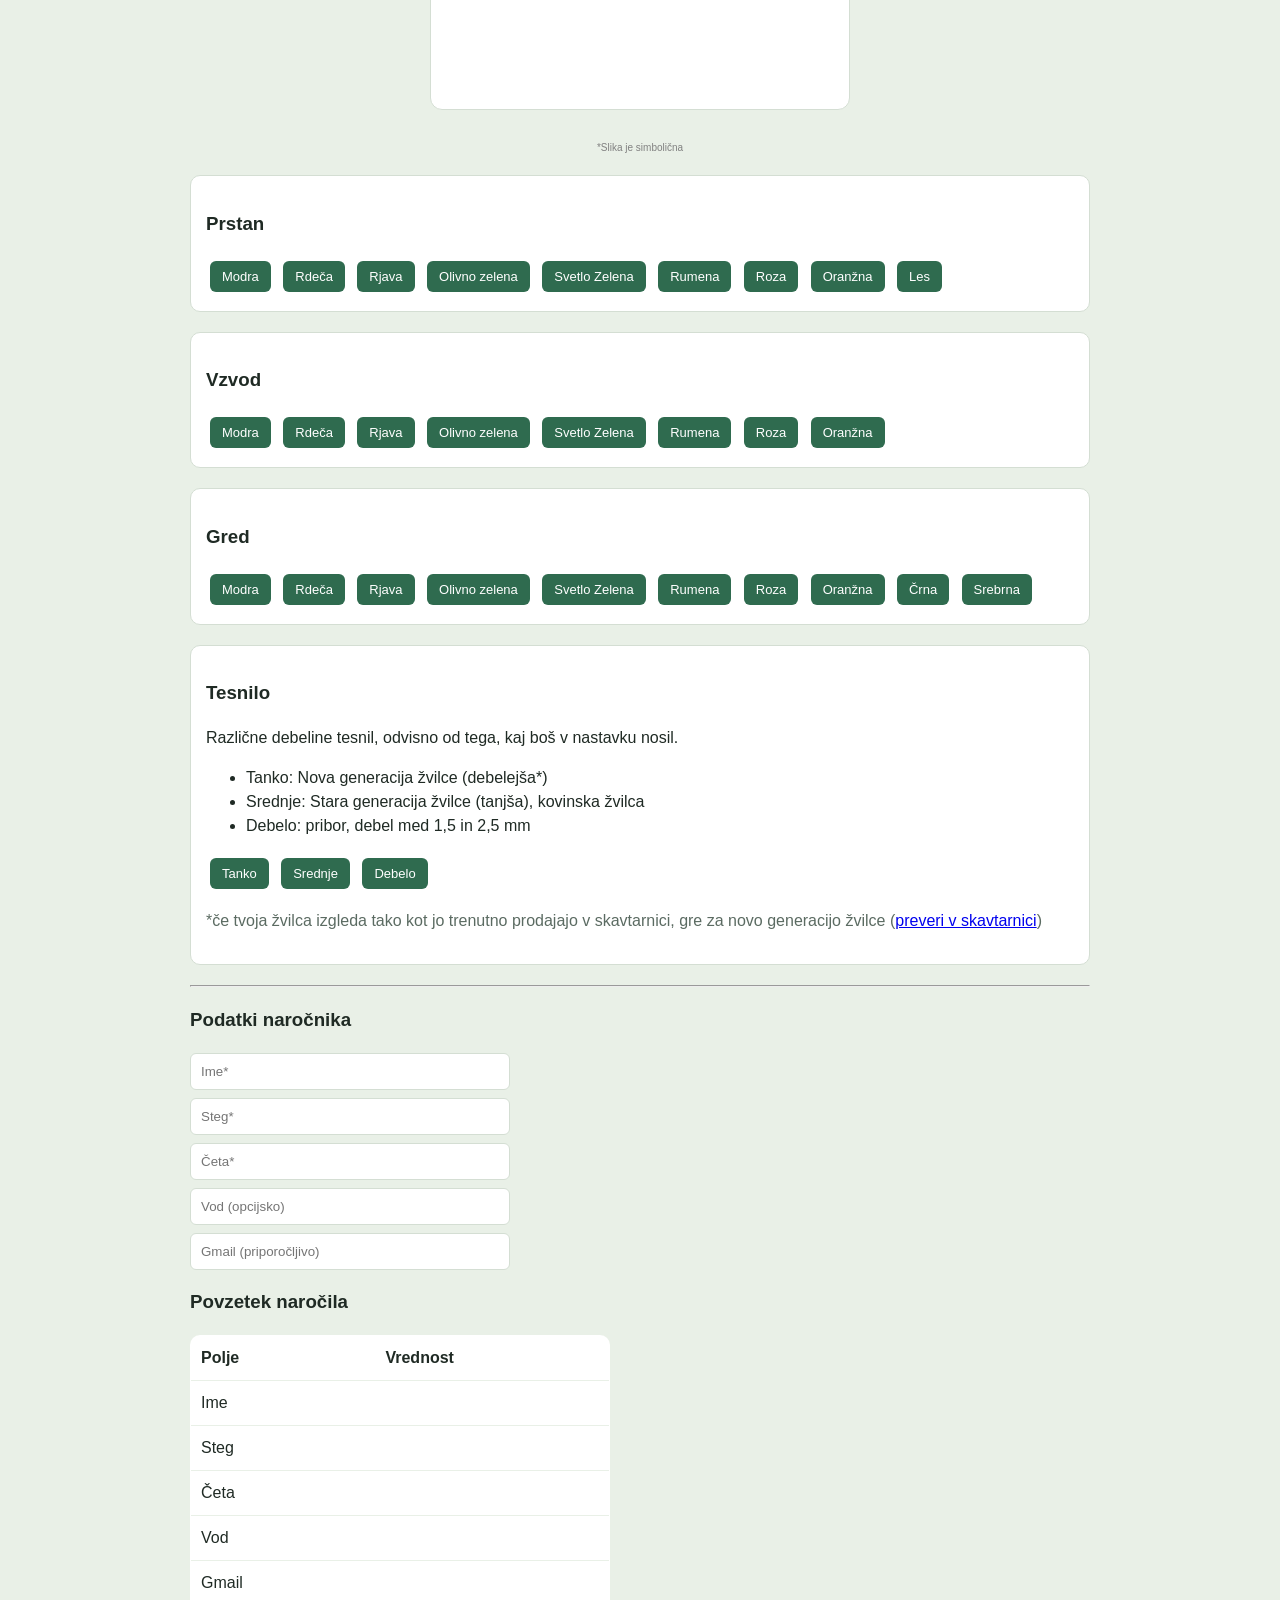
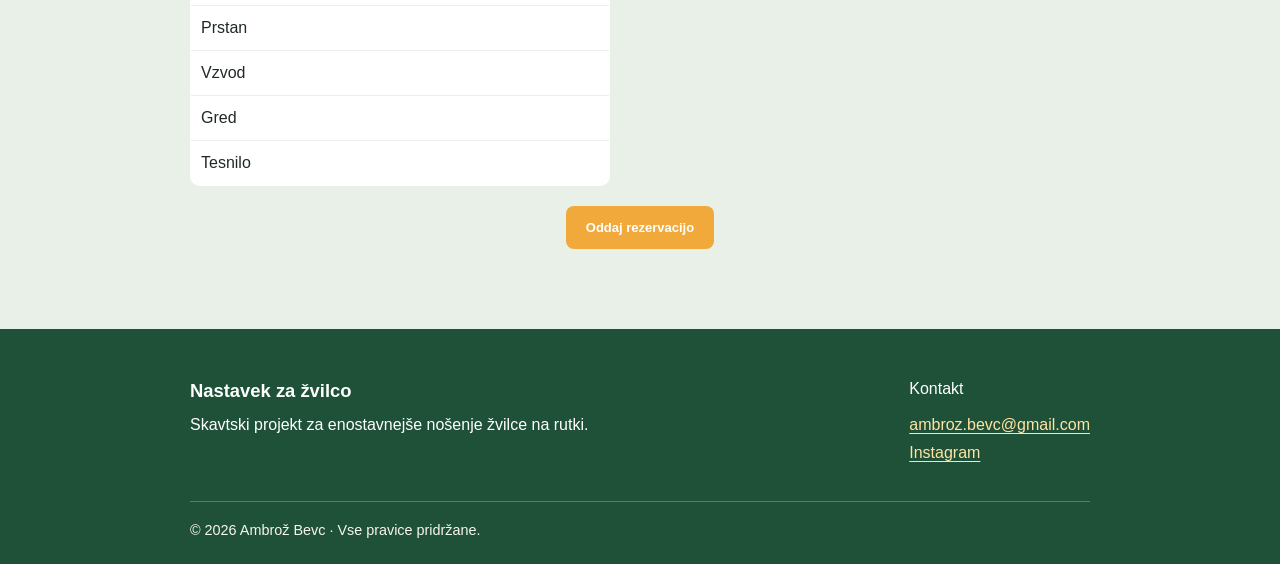
==== commit 8b4b9905: "gif je čudn" ====
--- a/zvilca/nastavek-za-zvilco.html
+++ b/zvilca/nastavek-za-zvilco.html
@@ -185,7 +185,7 @@
     <div class="usage-gallery">
       <img src="slike/zvilca2.jpg" alt="Žvilca v uporabi 1">
       <img src="slike/zvilca3.jpg" alt="Žvilca v uporabi 2">
-      <img src="slike/gif1.gif" alt="Animacija uporabe">
+      <img src="slike/gif1.gif" alt="Animacija uporabe" style="height: auto; width: 280px;">
       <br>
       <img src="slike/praktik4.jpg" alt="Žvilca v praktični uporabi 1">
       <img src="slike/praktik2.jpg" alt="Žvilca v praktični uporabi 2">
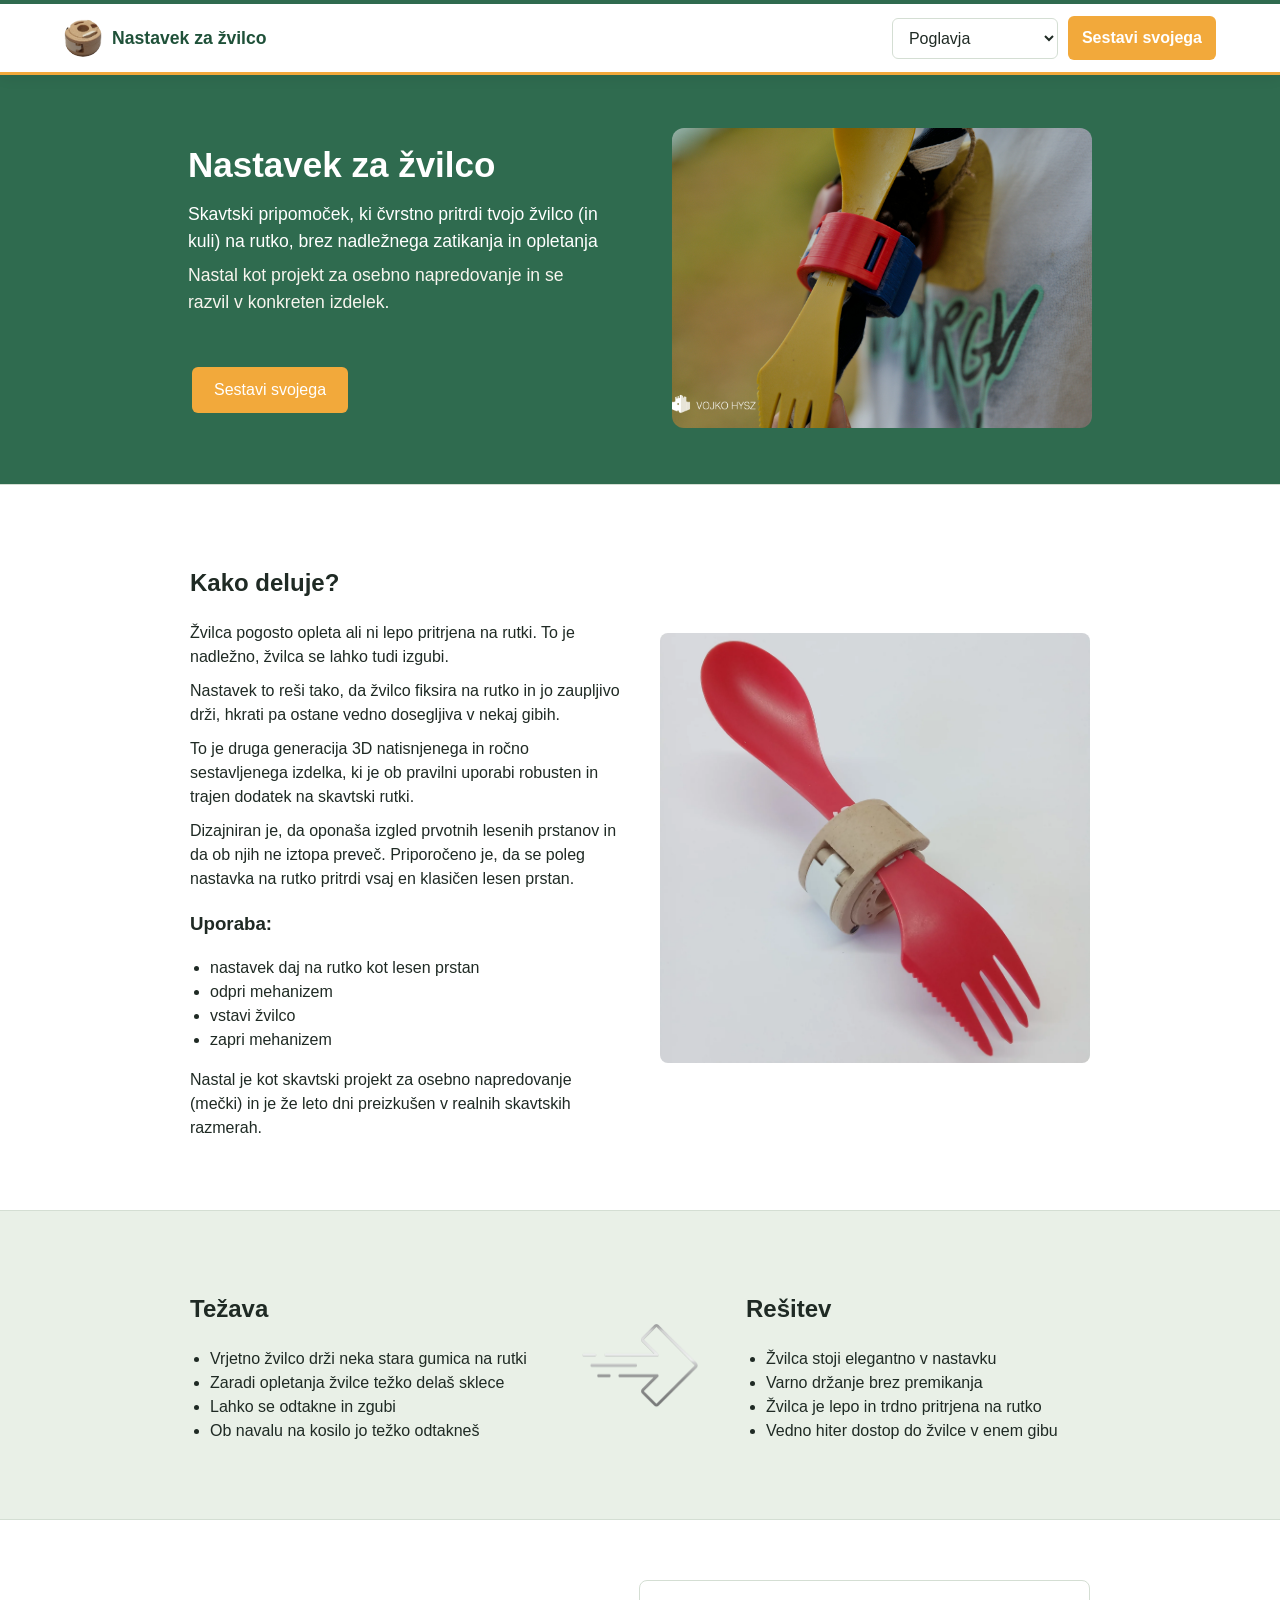
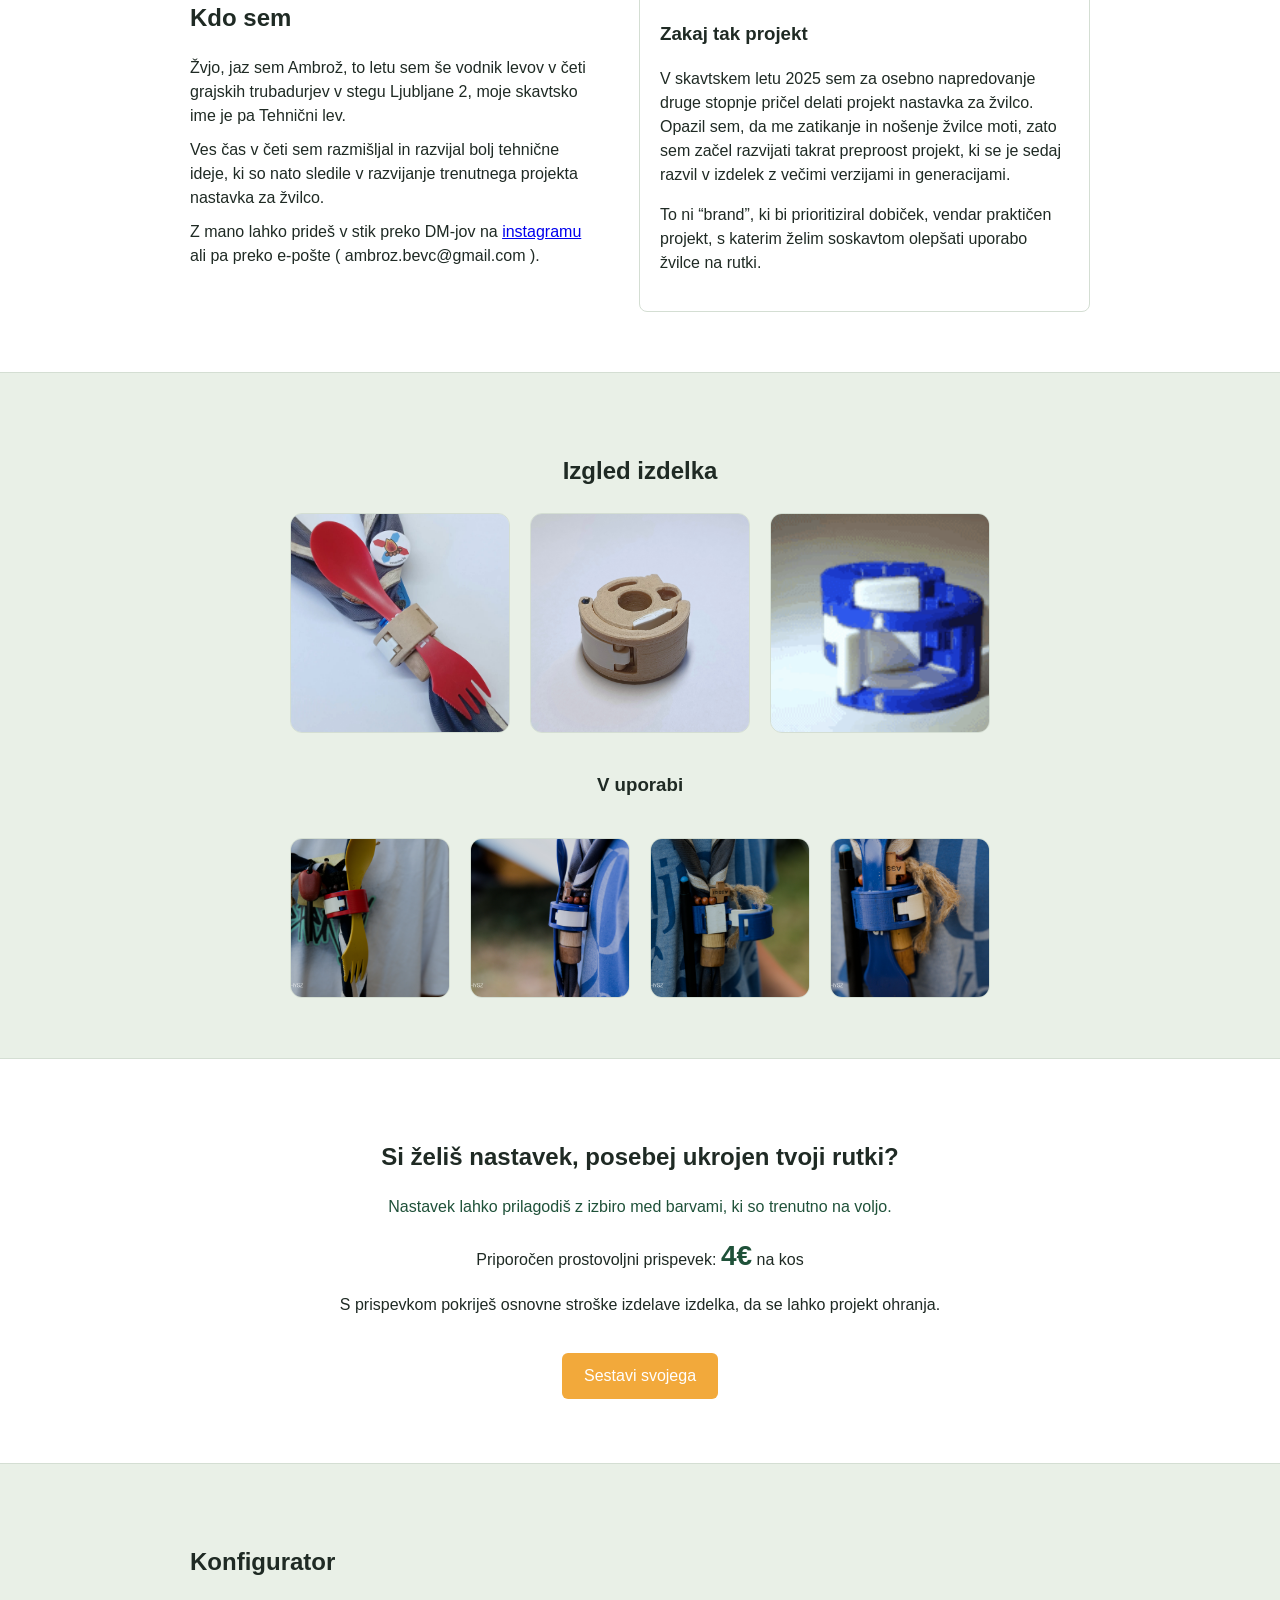
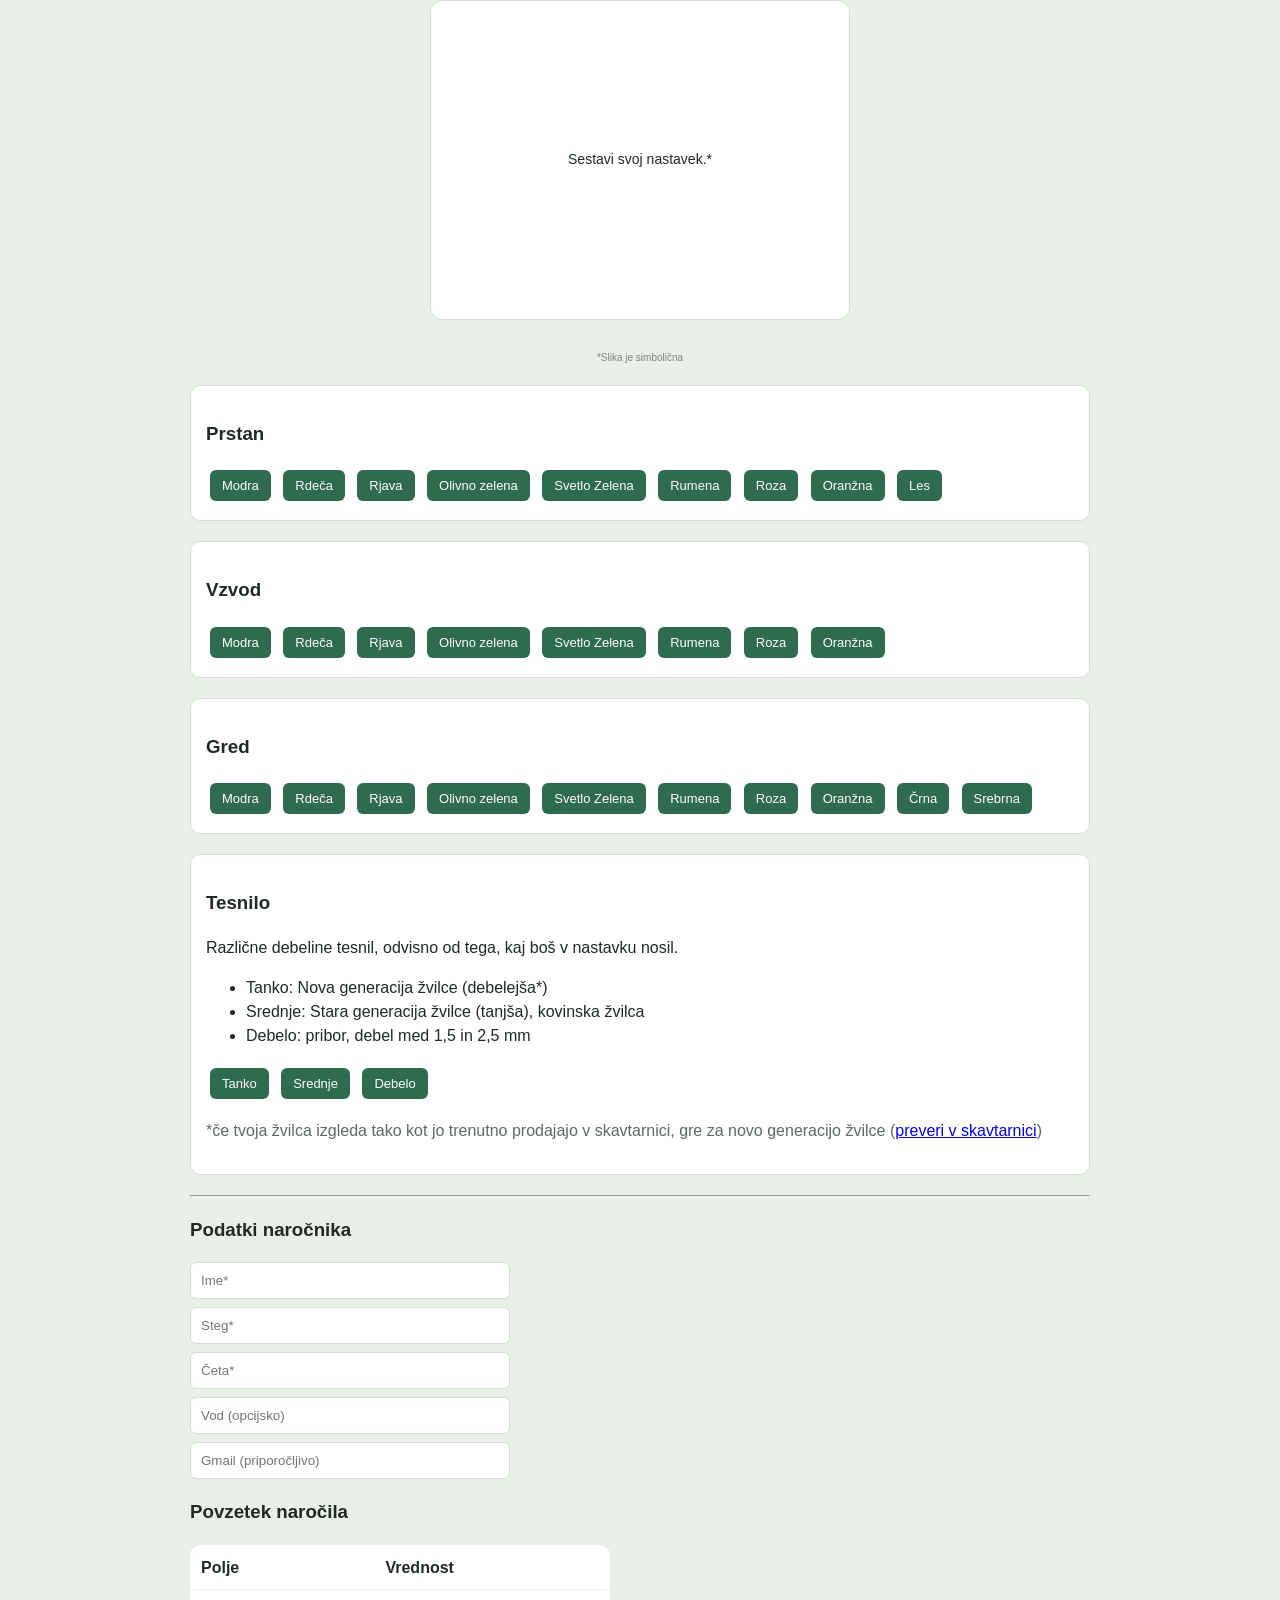
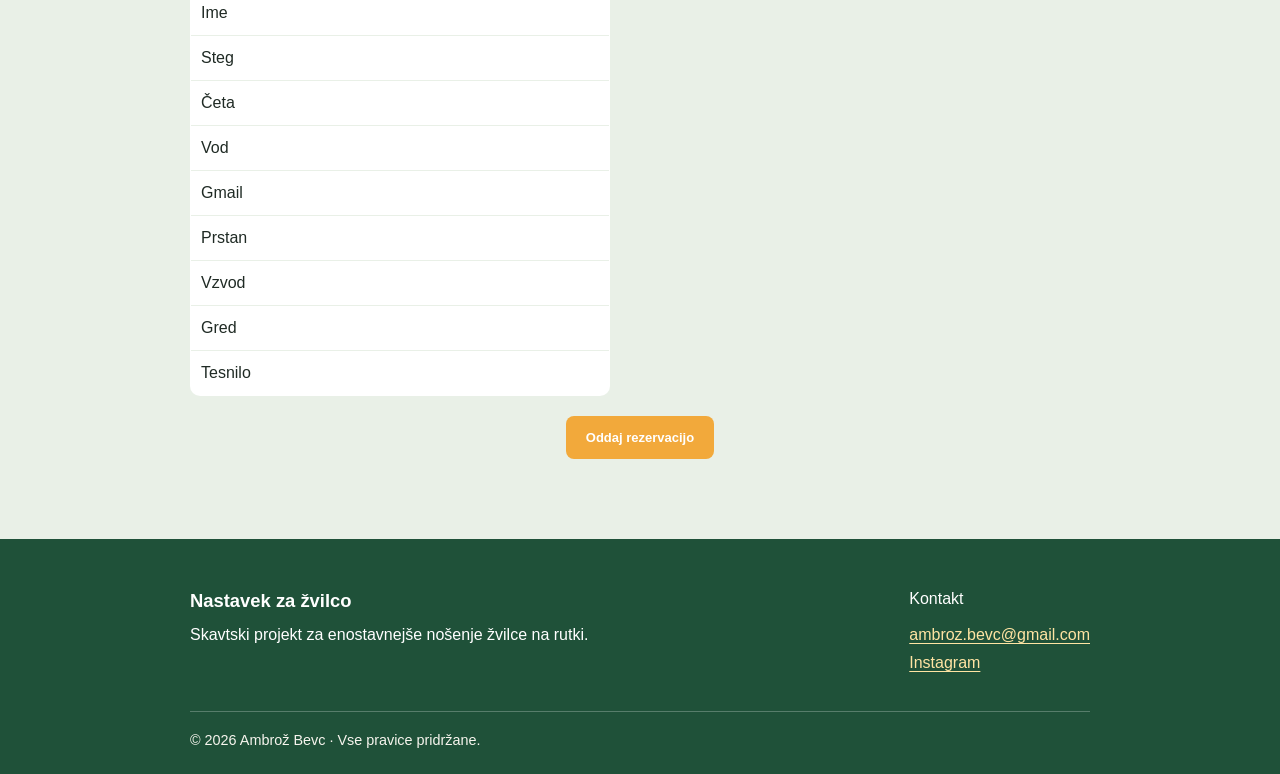
==== commit 8eee715d: "asd" ====
--- a/zvilca/nastavek-za-zvilco.html
+++ b/zvilca/nastavek-za-zvilco.html
@@ -183,15 +183,20 @@
     <h2>Izgled izdelka</h2>
 
     <div class="usage-gallery">
+      <div class="product-gallery">
+
       <img src="slike/zvilca2.jpg" alt="Žvilca v uporabi 1">
       <img src="slike/zvilca3.jpg" alt="Žvilca v uporabi 2">
-      <img src="slike/gif1.gif" alt="Animacija uporabe" style="height: auto; width: 280px;">
-      <br>
-      <img src="slike/praktik4.jpg" alt="Žvilca v praktični uporabi 1">
-      <img src="slike/praktik2.jpg" alt="Žvilca v praktični uporabi 2">
-      <img src="slike/praktik3.jpg" alt="Žvilca v praktični uporabi 3">
-      <img src="slike/praktik1.jpg" alt="Žvilca v praktični uporabi 4">
-
+      <img src="slike/gif1.gif" alt="Animacija uporabe">
+      </div>
+
+      <h3>V uporabi</h3>
+      <div class="field-gallery">
+        <img src="slike/praktik1.jpg" alt="Praktična uporaba 1">
+        <img src="slike/praktik2.jpg" alt="Praktična uporaba 2">
+        <img src="slike/praktik3.jpg" alt="Praktična uporaba 3">
+        <img src="slike/praktik4.jpg" alt="Praktična uporaba 4">
+      </div>
     </div>
 
   </div>
--- a/zvilca/nastavek-za-zvilco.css
+++ b/zvilca/nastavek-za-zvilco.css
@@ -160,15 +160,7 @@
 
 section { scroll-margin-top: 92px; }
 
-.line {
-    position: fixed;
-    top: 0;
-    left: 0;
-    width: 100%;
-    height: 10px;
-    background: black;
-    z-index: 9999;
-}
+.line { display: none; }
 
 /* =========================================================
    UVODNA PASICA
@@ -304,15 +296,24 @@
 }
 
 .usage-gallery {
-  display: flex;
-  align-items: center;
-  justify-content: center;
+  display: grid;
   gap: 20px;
-}
-
-.usage-gallery img {
-  width: 100%;
-  max-width: 280px;
+  margin-top: 24px;
+}
+
+.product-gallery,
+.field-gallery {
+  display: grid;
+  gap: 20px;
+}
+
+.product-gallery { grid-template-columns: repeat(3, 1fr); }
+.field-gallery { grid-template-columns: repeat(4, 1fr); }
+
+.product-gallery img,
+.field-gallery img {
+  width: 100%;
+  aspect-ratio: 1 / 1;
   border: 1px solid var(--color-border);
   border-radius: 12px;
   object-fit: cover;
@@ -527,14 +528,15 @@
 
   .info-wrapper,
   .pr-wrapper,
-  .about-wrapper,
-  .usage-gallery {
+  .about-wrapper {
     flex-direction: column;
     text-align: center;
   }
 
   .info-right img { max-width: 280px; }
-  .usage-gallery img { max-width: 90%; }
+
+  .product-gallery,
+  .field-gallery { grid-template-columns: repeat(2, 1fr); }
 
   .pr-center img {
     max-width: 80px;
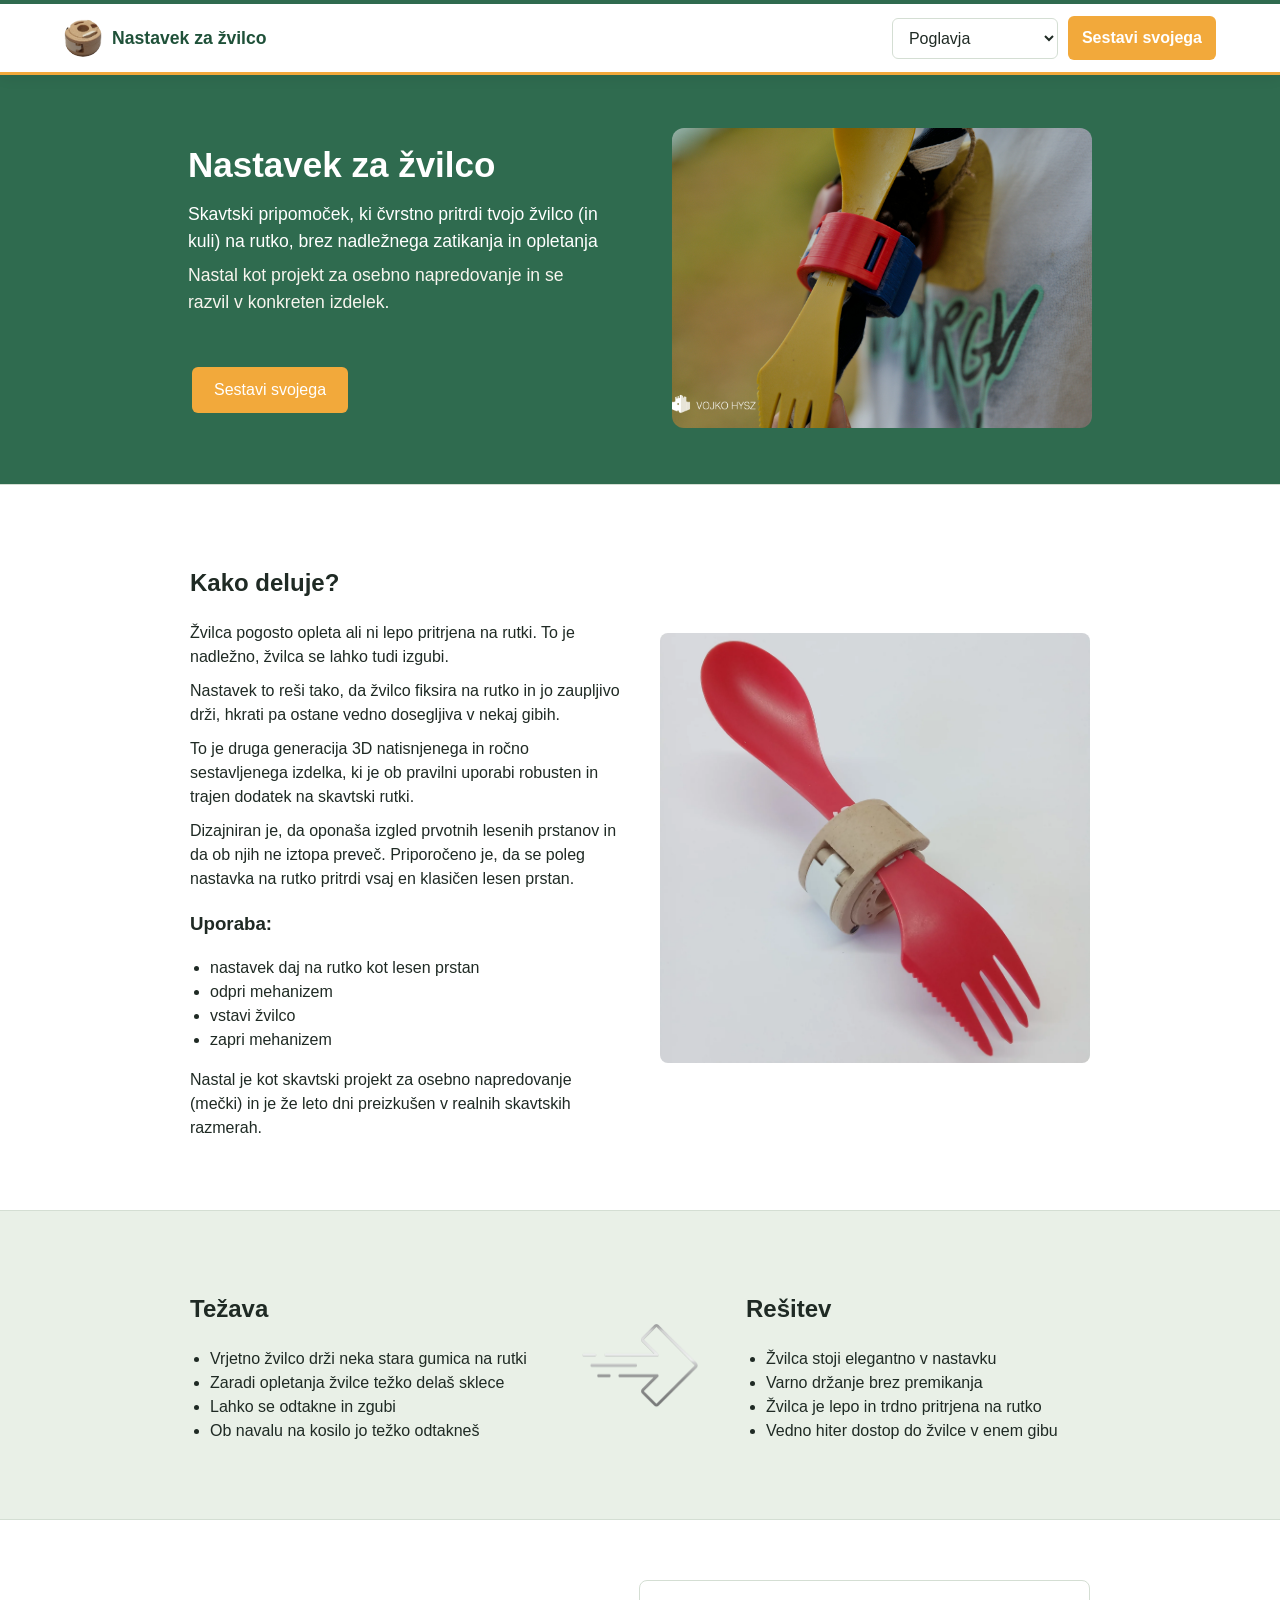
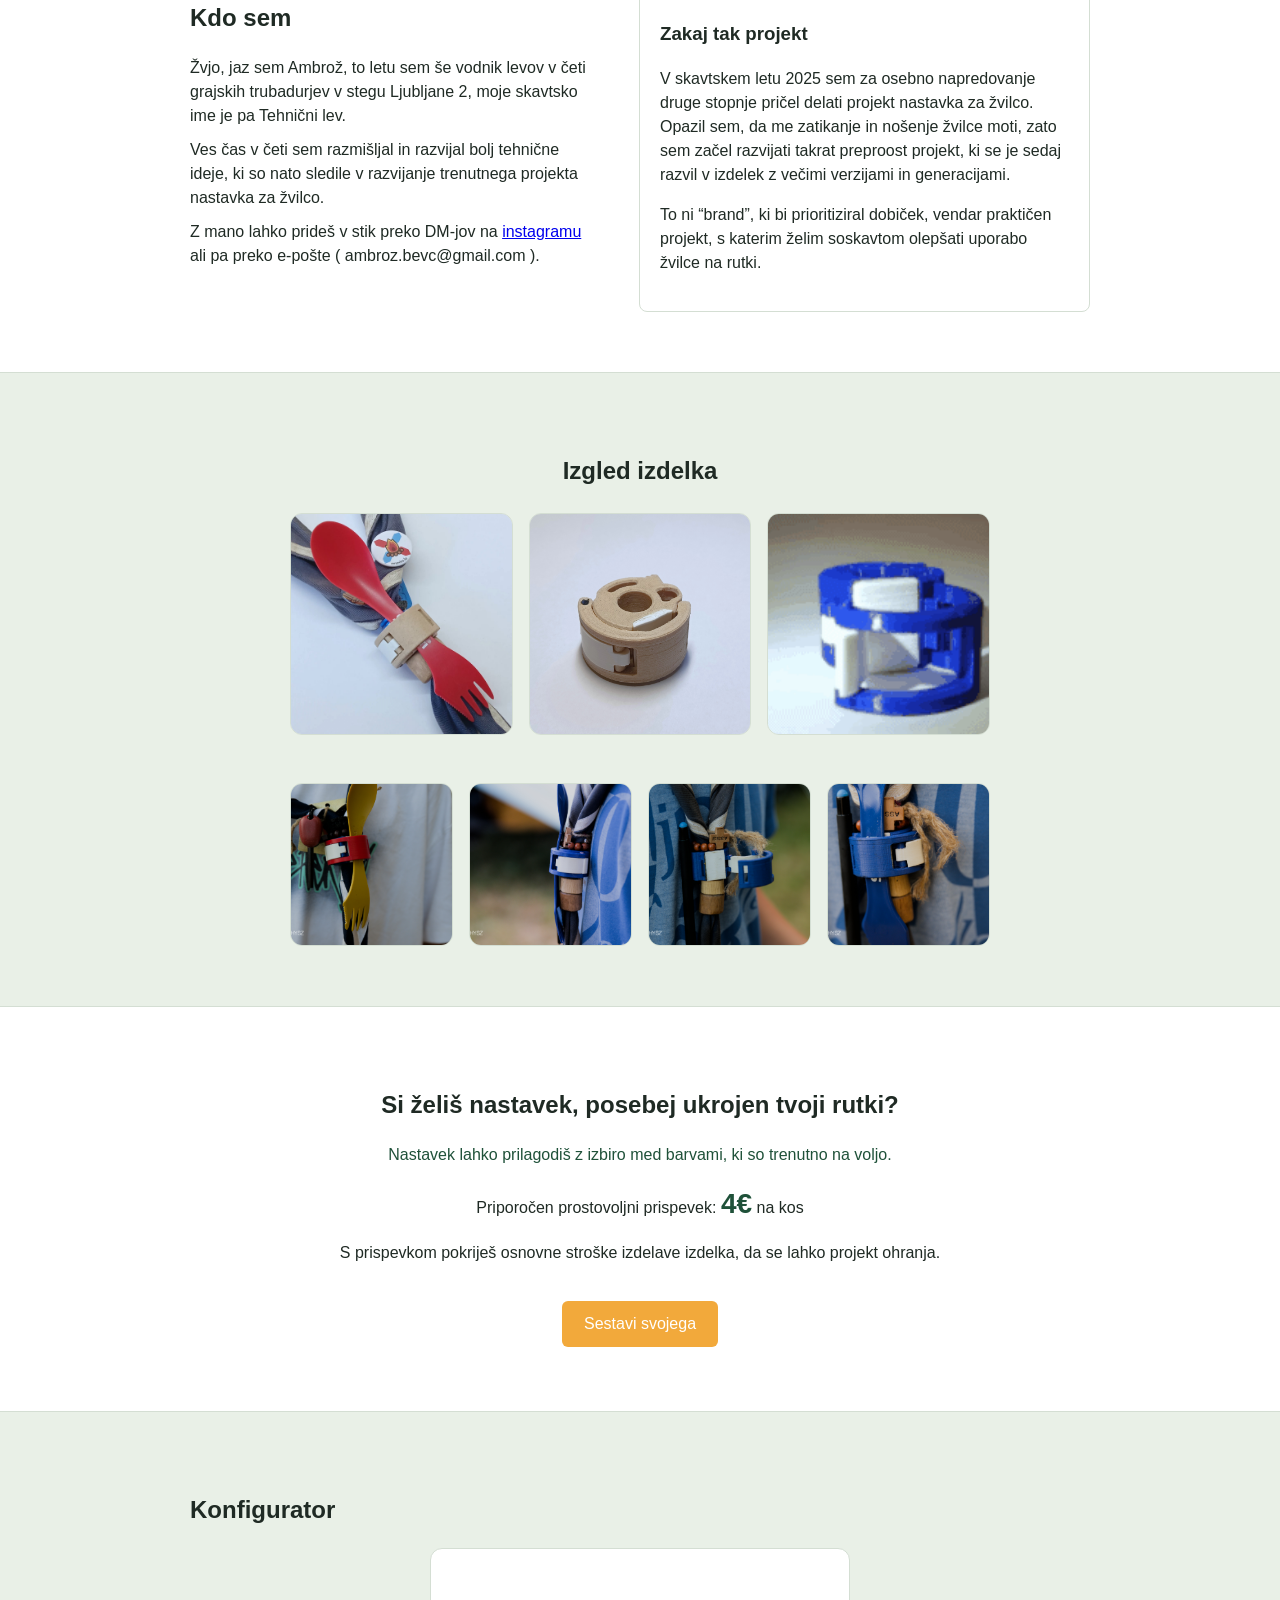
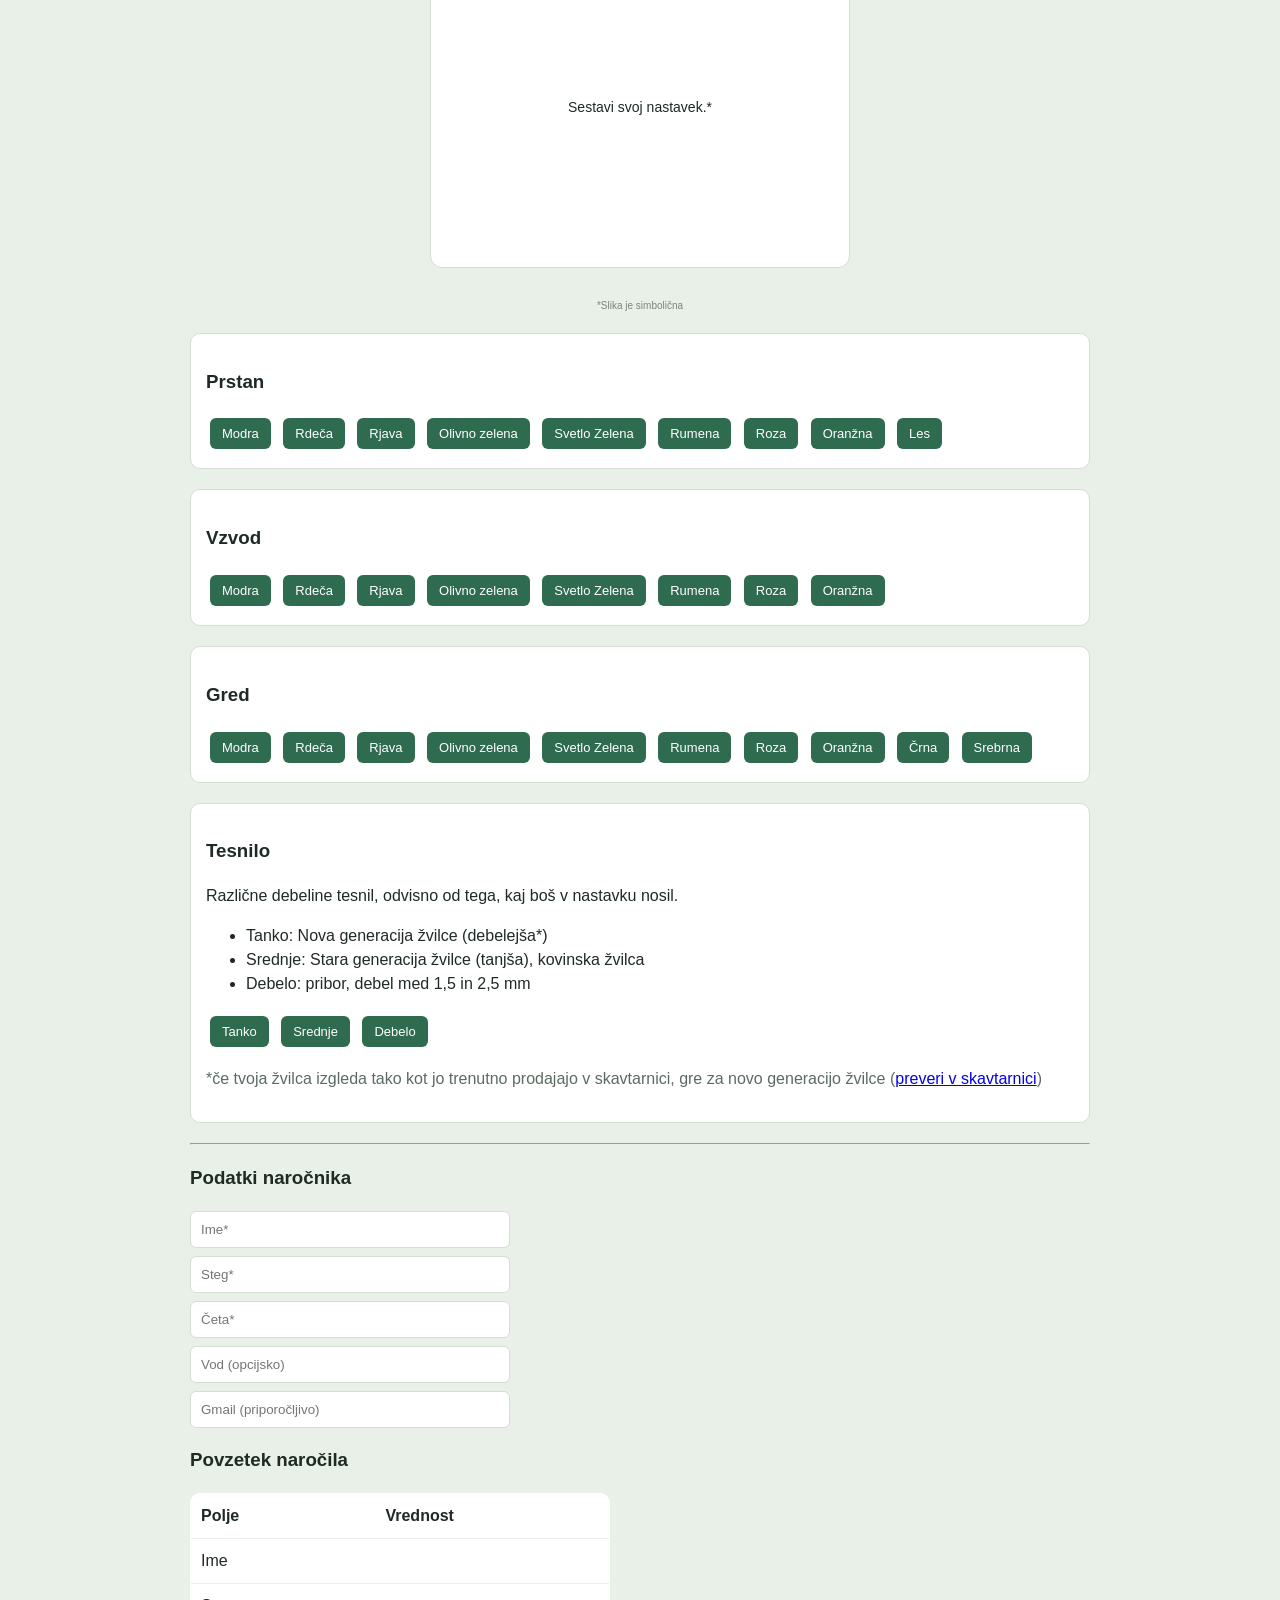
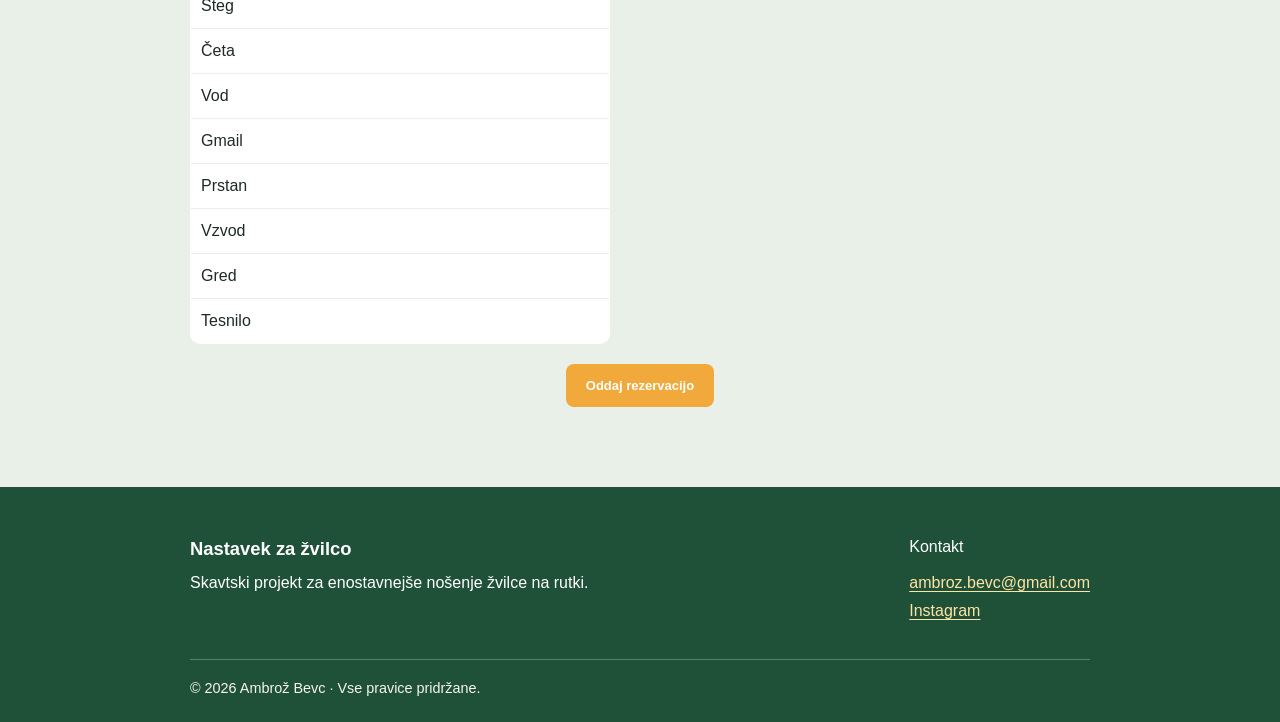
==== commit 18924ca9: "asdadas" ====
--- a/zvilca/nastavek-za-zvilco.html
+++ b/zvilca/nastavek-za-zvilco.html
@@ -190,7 +190,6 @@
       <img src="slike/gif1.gif" alt="Animacija uporabe">
       </div>
 
-      <h3>V uporabi</h3>
       <div class="field-gallery">
         <img src="slike/praktik1.jpg" alt="Praktična uporaba 1">
         <img src="slike/praktik2.jpg" alt="Praktična uporaba 2">
--- a/zvilca/nastavek-za-zvilco.css
+++ b/zvilca/nastavek-za-zvilco.css
@@ -297,22 +297,22 @@
 
 .usage-gallery {
   display: grid;
-  gap: 20px;
+  row-gap: 48px;
   margin-top: 24px;
 }
 
 .product-gallery,
 .field-gallery {
-  display: grid;
-  gap: 20px;
-}
-
-.product-gallery { grid-template-columns: repeat(3, 1fr); }
-.field-gallery { grid-template-columns: repeat(4, 1fr); }
+  display: flex;
+  flex-flow: row nowrap;
+  gap: 16px;
+}
 
 .product-gallery img,
 .field-gallery img {
-  width: 100%;
+  flex: 1 1 0;
+  min-width: 0;
+  width: 0;
   aspect-ratio: 1 / 1;
   border: 1px solid var(--color-border);
   border-radius: 12px;
@@ -536,7 +536,13 @@
   .info-right img { max-width: 280px; }
 
   .product-gallery,
-  .field-gallery { grid-template-columns: repeat(2, 1fr); }
+  .field-gallery {
+    display: grid;
+    grid-template-columns: repeat(2, 1fr);
+  }
+
+  .product-gallery img,
+  .field-gallery img { width: 100%; }
 
   .pr-center img {
     max-width: 80px;
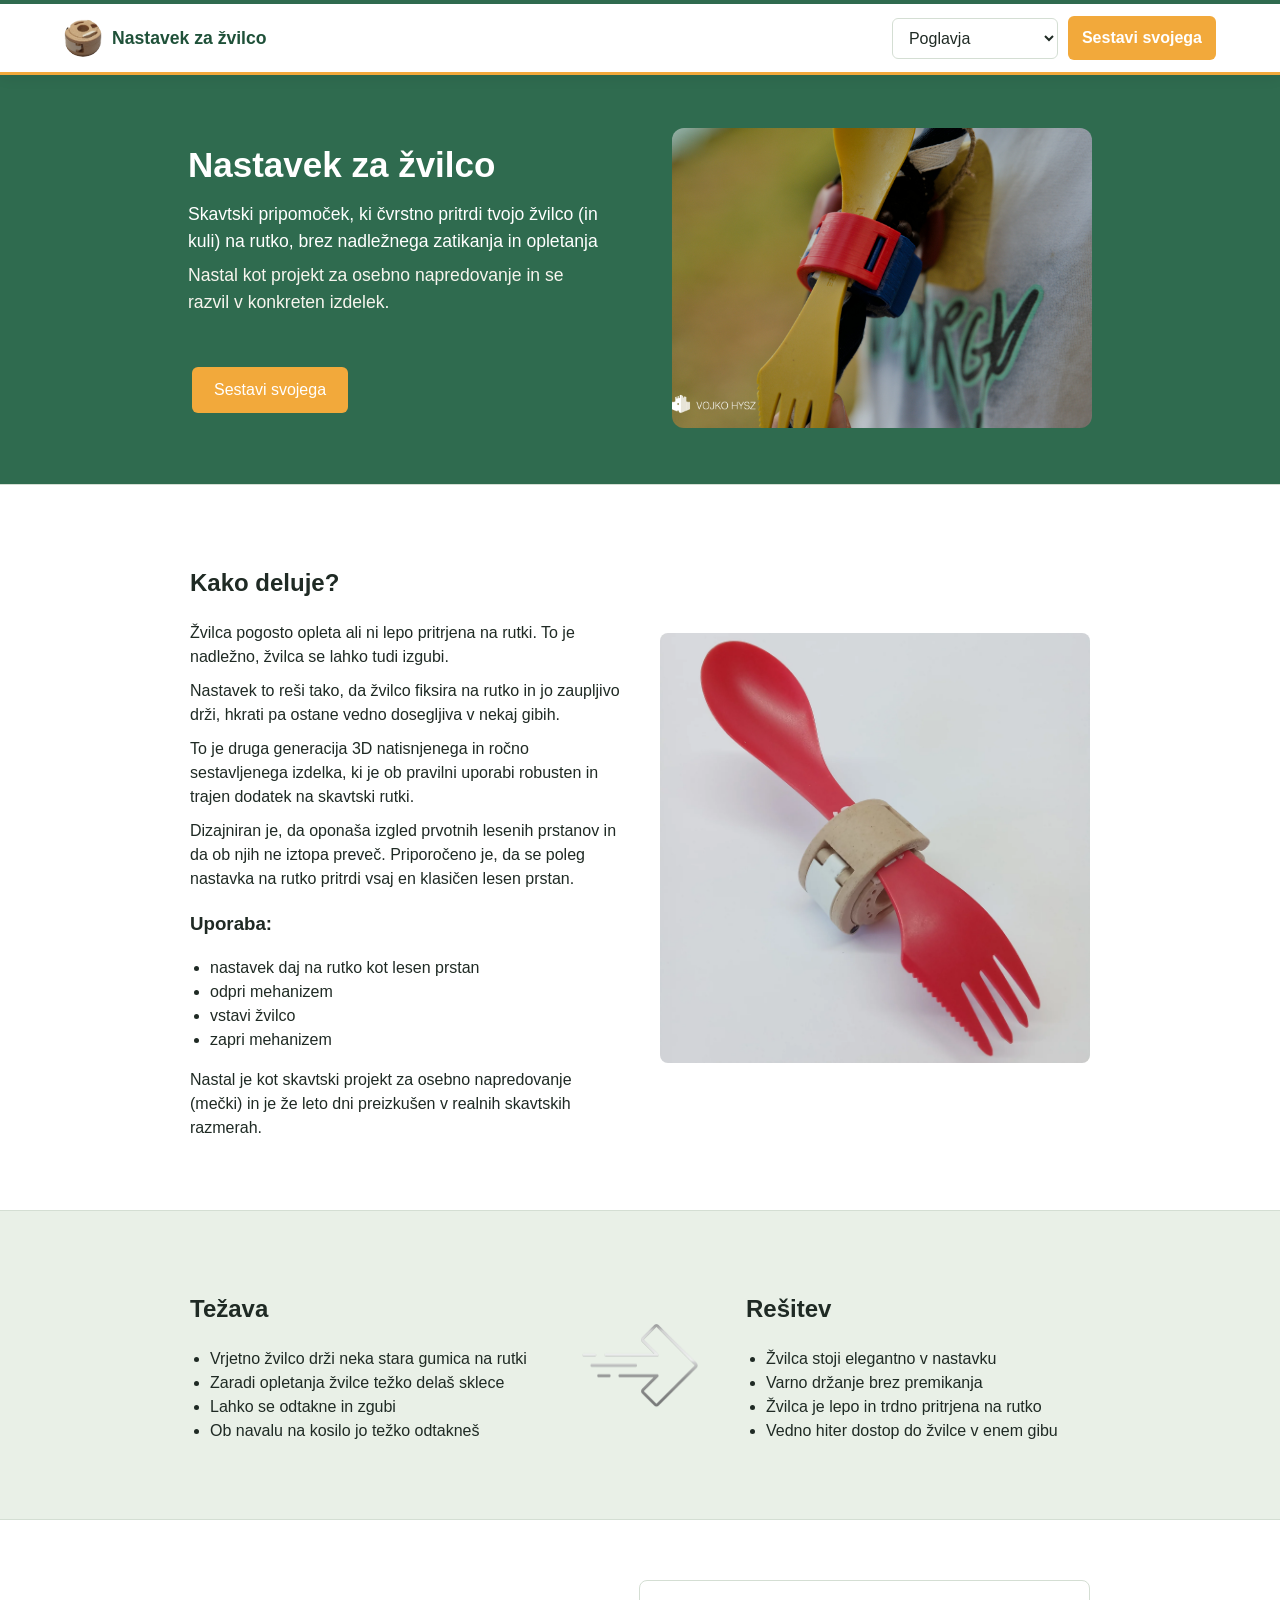
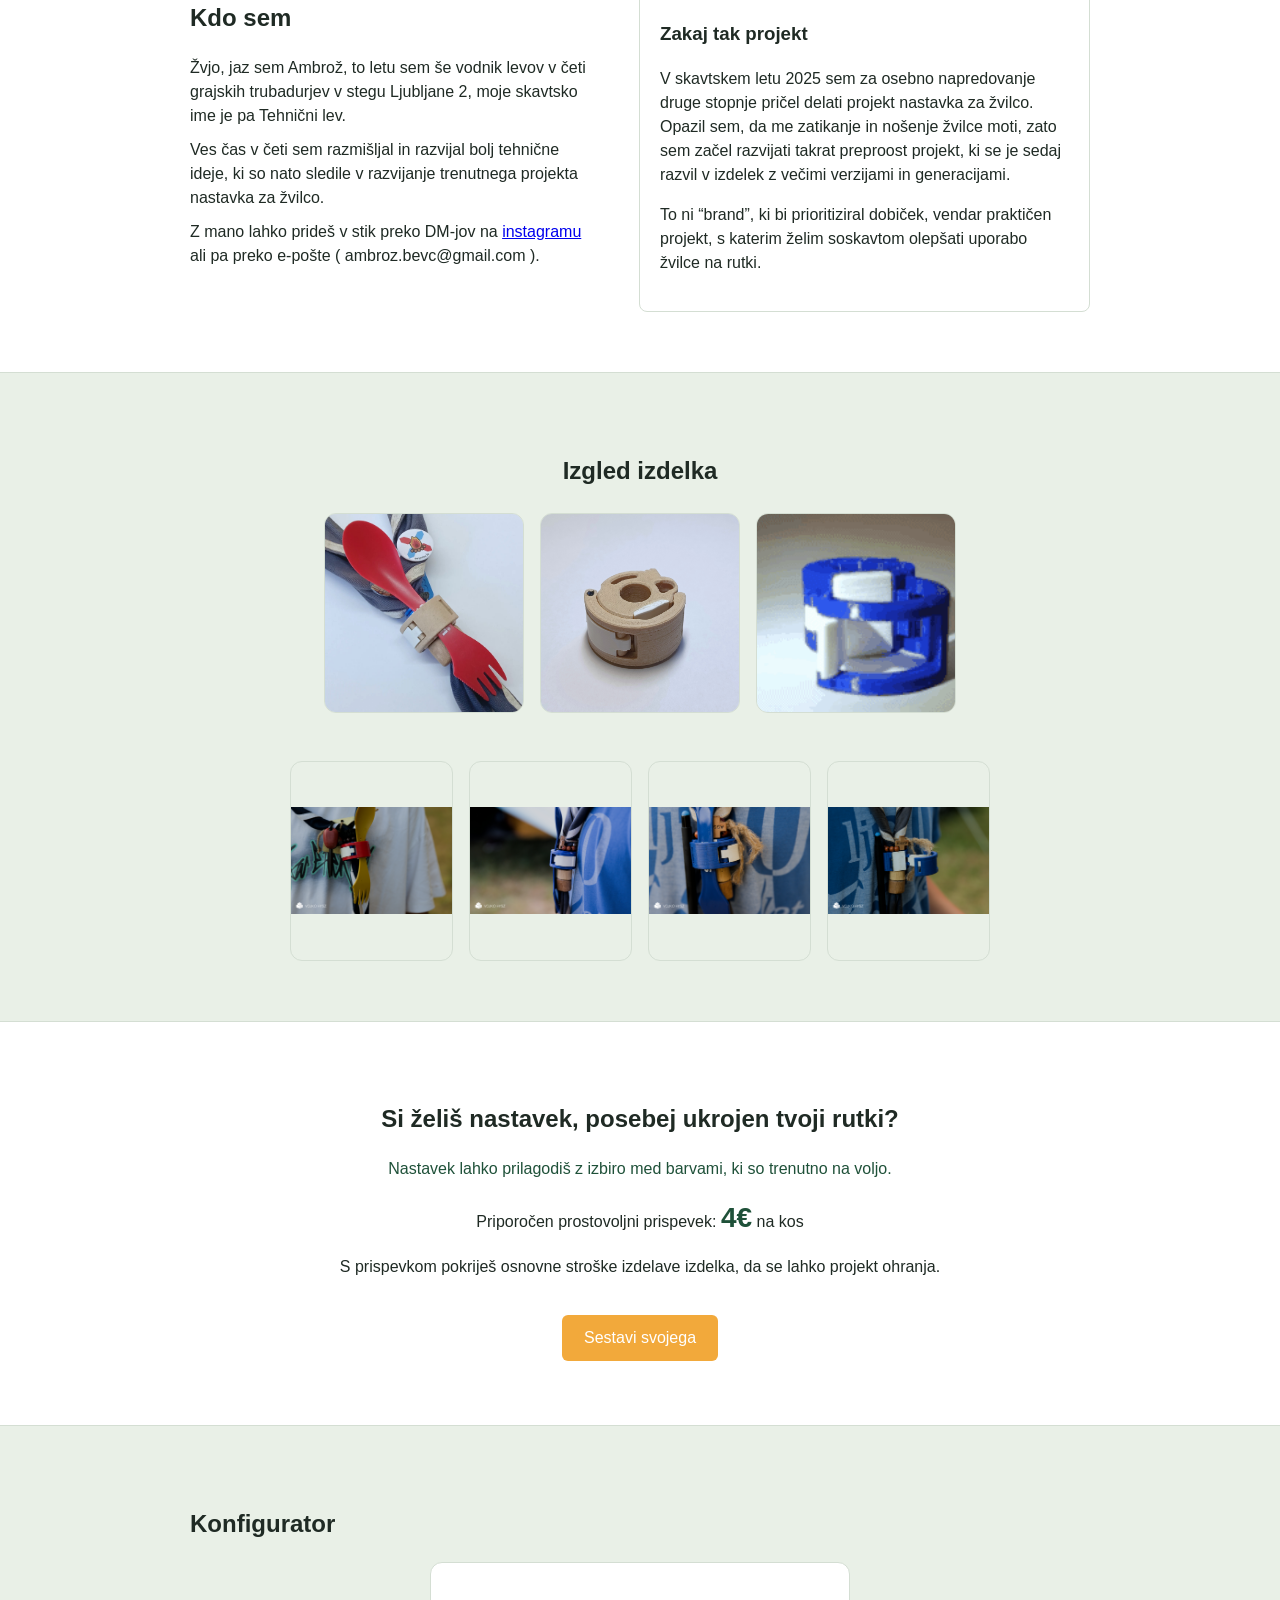
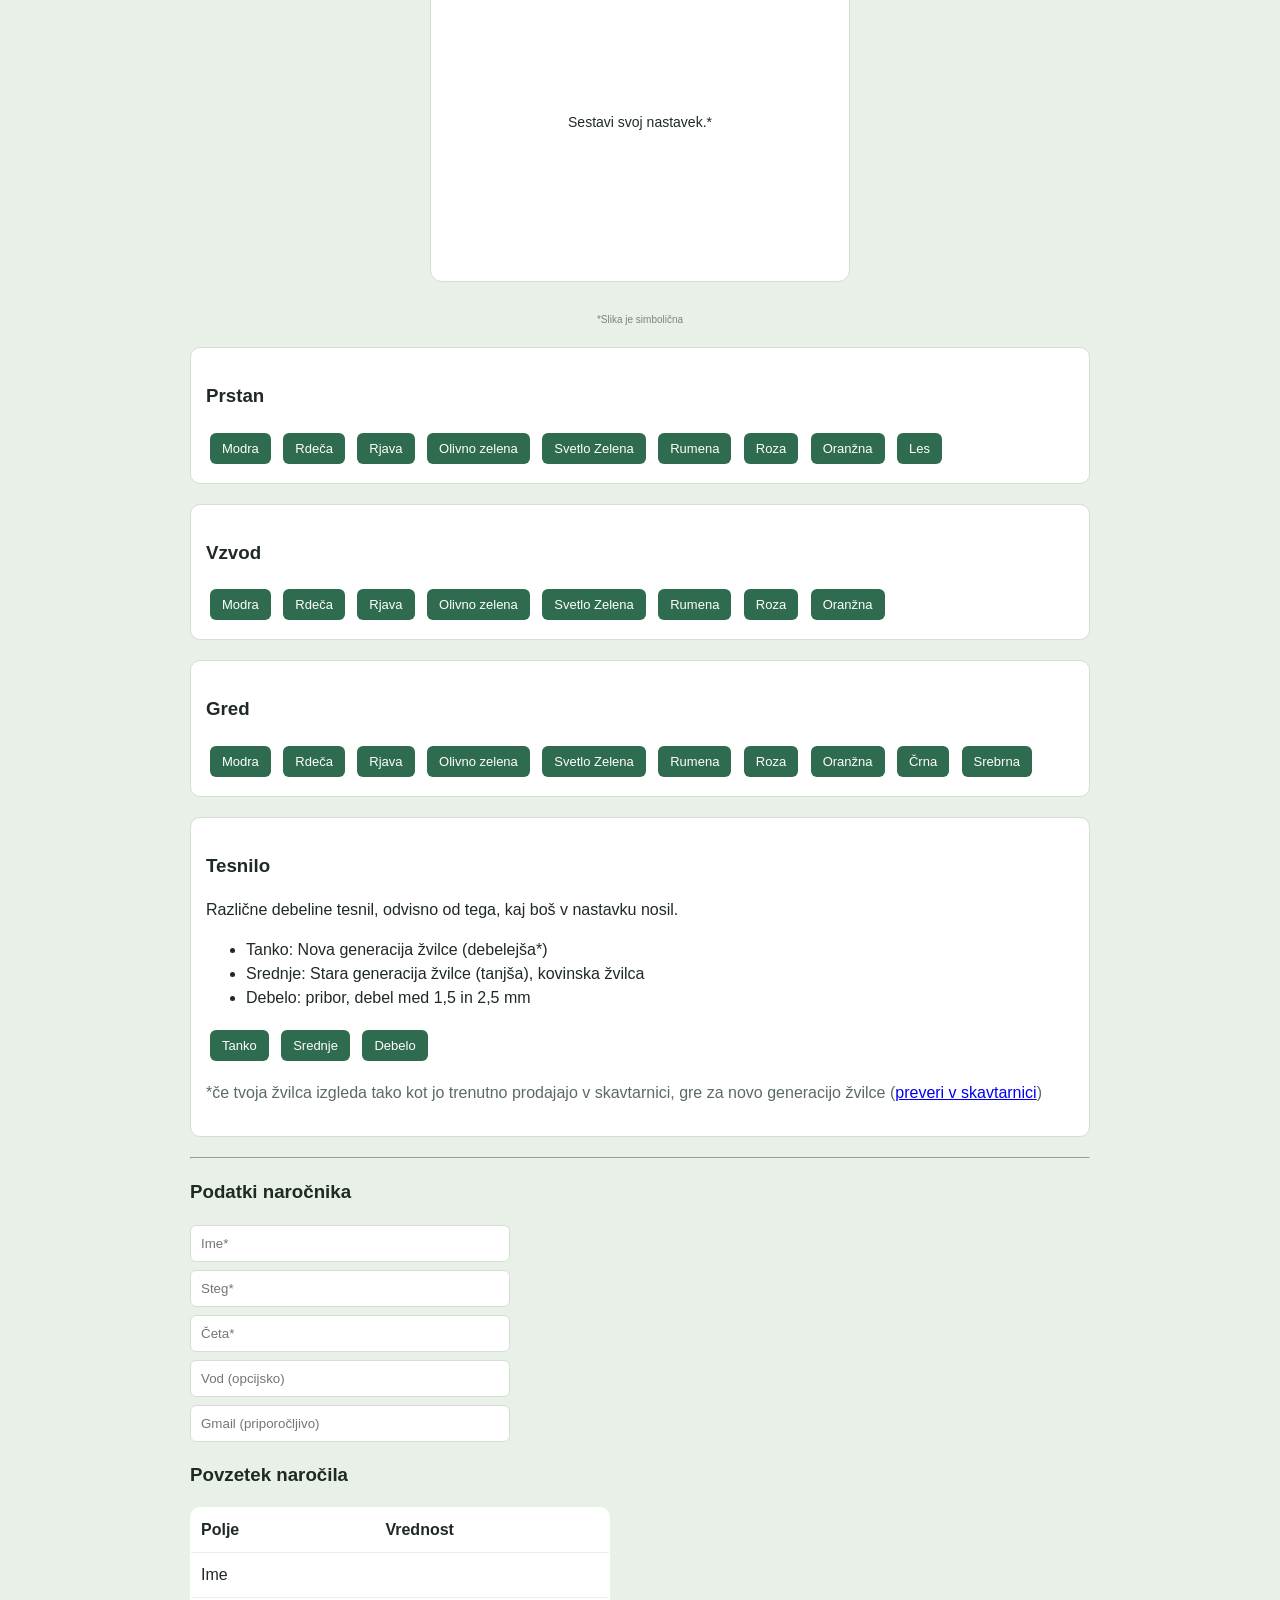
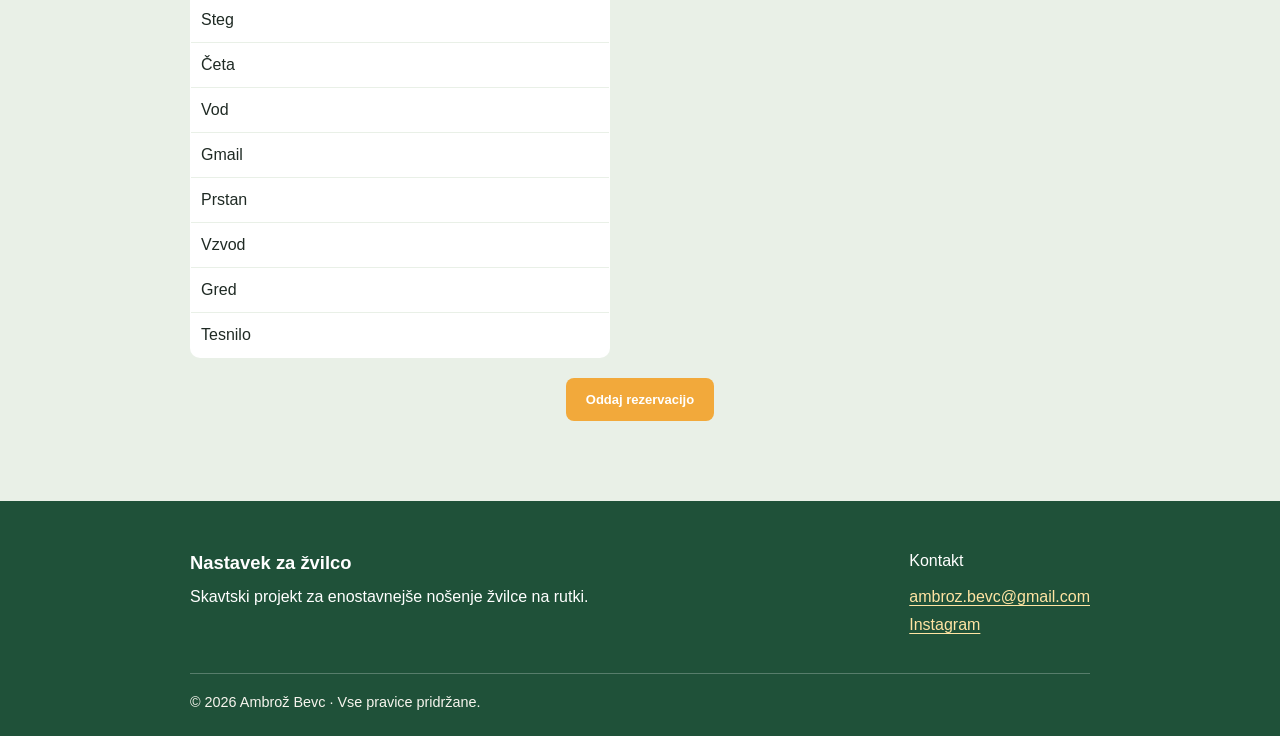
==== commit acfa9cf3: "asdasddas" ====
--- a/zvilca/nastavek-za-zvilco.html
+++ b/zvilca/nastavek-za-zvilco.html
@@ -193,8 +193,8 @@
       <div class="field-gallery">
         <img src="slike/praktik1.jpg" alt="Praktična uporaba 1">
         <img src="slike/praktik2.jpg" alt="Praktična uporaba 2">
+        <img src="slike/praktik4.jpg" alt="Praktična uporaba 4">
         <img src="slike/praktik3.jpg" alt="Praktična uporaba 3">
-        <img src="slike/praktik4.jpg" alt="Praktična uporaba 4">
       </div>
     </div>
 
--- a/zvilca/nastavek-za-zvilco.css
+++ b/zvilca/nastavek-za-zvilco.css
@@ -296,6 +296,7 @@
 }
 
 .usage-gallery {
+  --gallery-photo-height: clamp(150px, 24vw, 200px);
   display: grid;
   row-gap: 48px;
   margin-top: 24px;
@@ -310,13 +311,30 @@
 
 .product-gallery img,
 .field-gallery img {
-  flex: 1 1 0;
-  min-width: 0;
-  width: 0;
-  aspect-ratio: 1 / 1;
+  flex: 0 1 auto;
+  height: var(--gallery-photo-height);
   border: 1px solid var(--color-border);
   border-radius: 12px;
+}
+
+.product-gallery {
+  justify-content: center;
+}
+
+.product-gallery img {
+  width: var(--gallery-photo-height);
+  aspect-ratio: 1 / 1;
   object-fit: cover;
+}
+
+.field-gallery {
+  justify-content: center;
+}
+
+.field-gallery img {
+  width: auto;
+  max-width: calc((100% - 48px) / 4);
+  object-fit: contain;
 }
 
 .offer-price {
@@ -537,12 +555,10 @@
 
   .product-gallery,
   .field-gallery {
-    display: grid;
-    grid-template-columns: repeat(2, 1fr);
-  }
-
-  .product-gallery img,
-  .field-gallery img { width: 100%; }
+    display: flex;
+    justify-content: flex-start;
+    overflow-x: auto;
+  }
 
   .pr-center img {
     max-width: 80px;
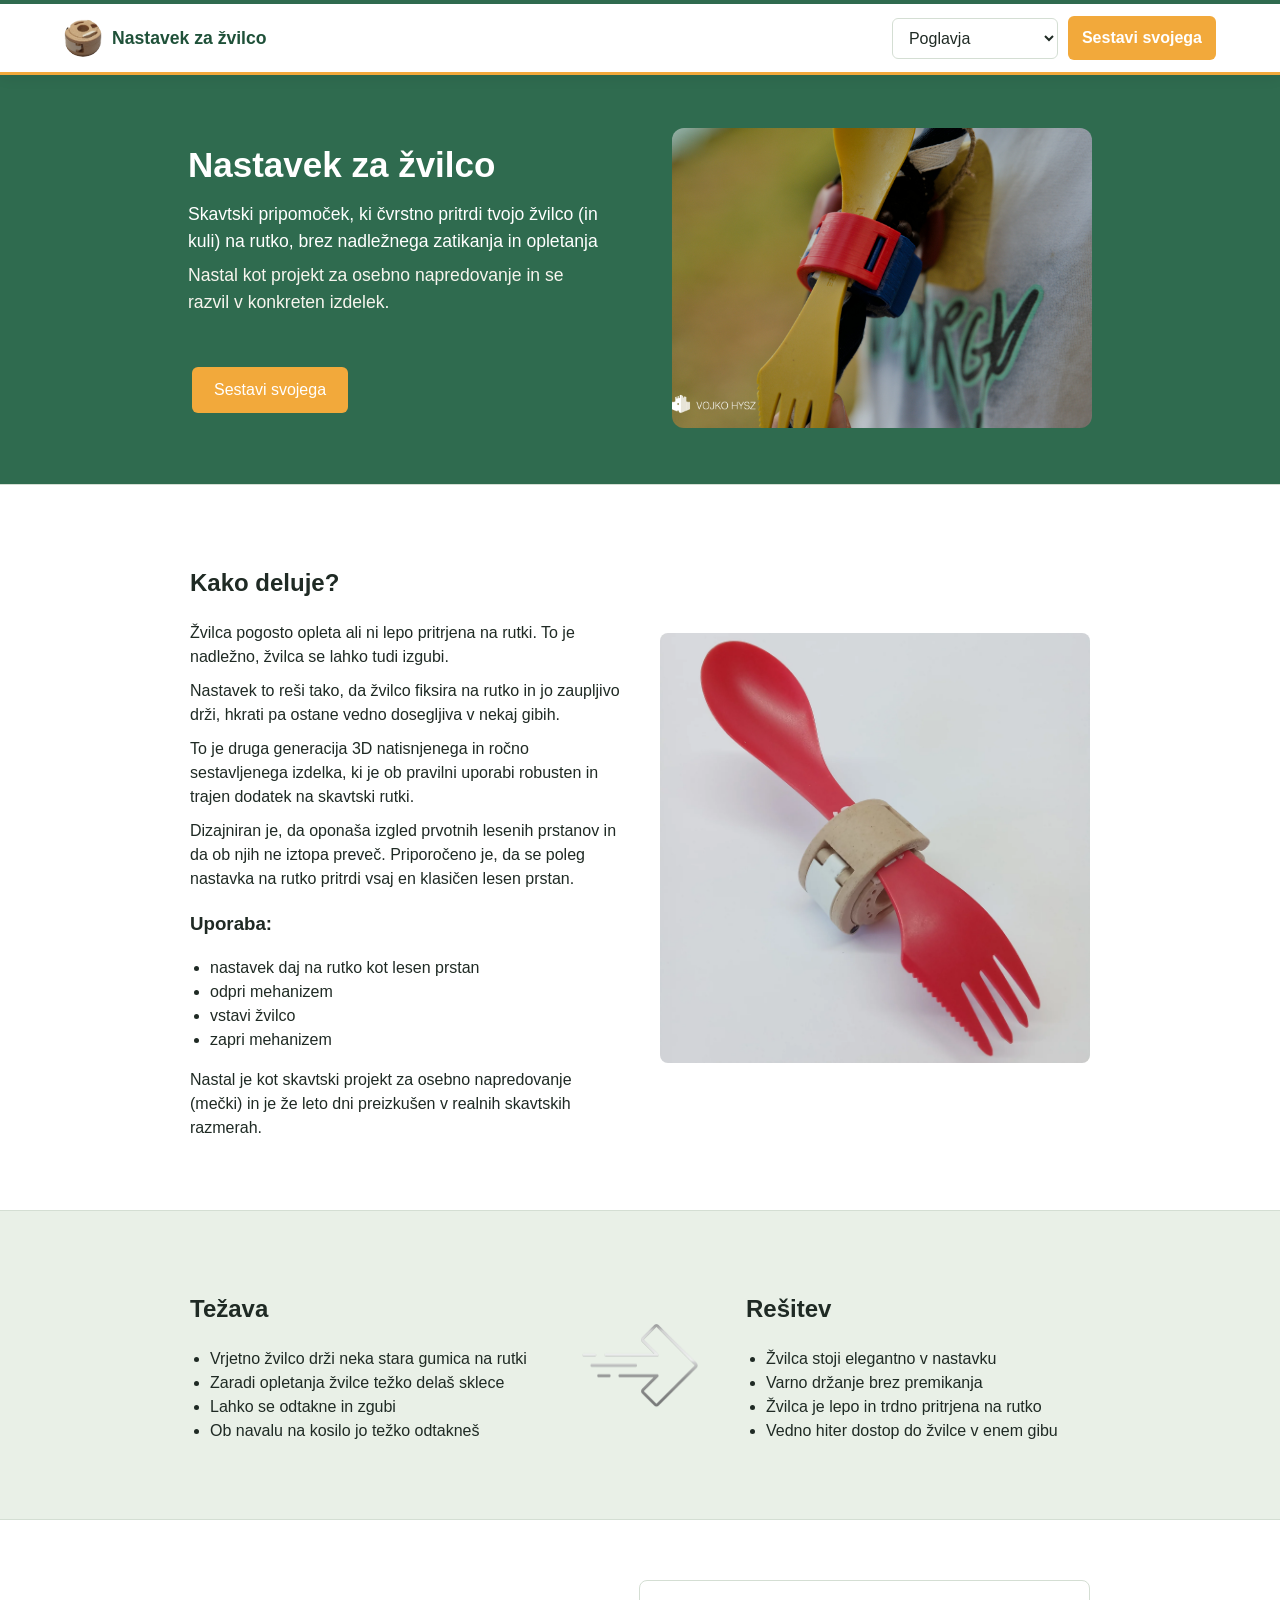
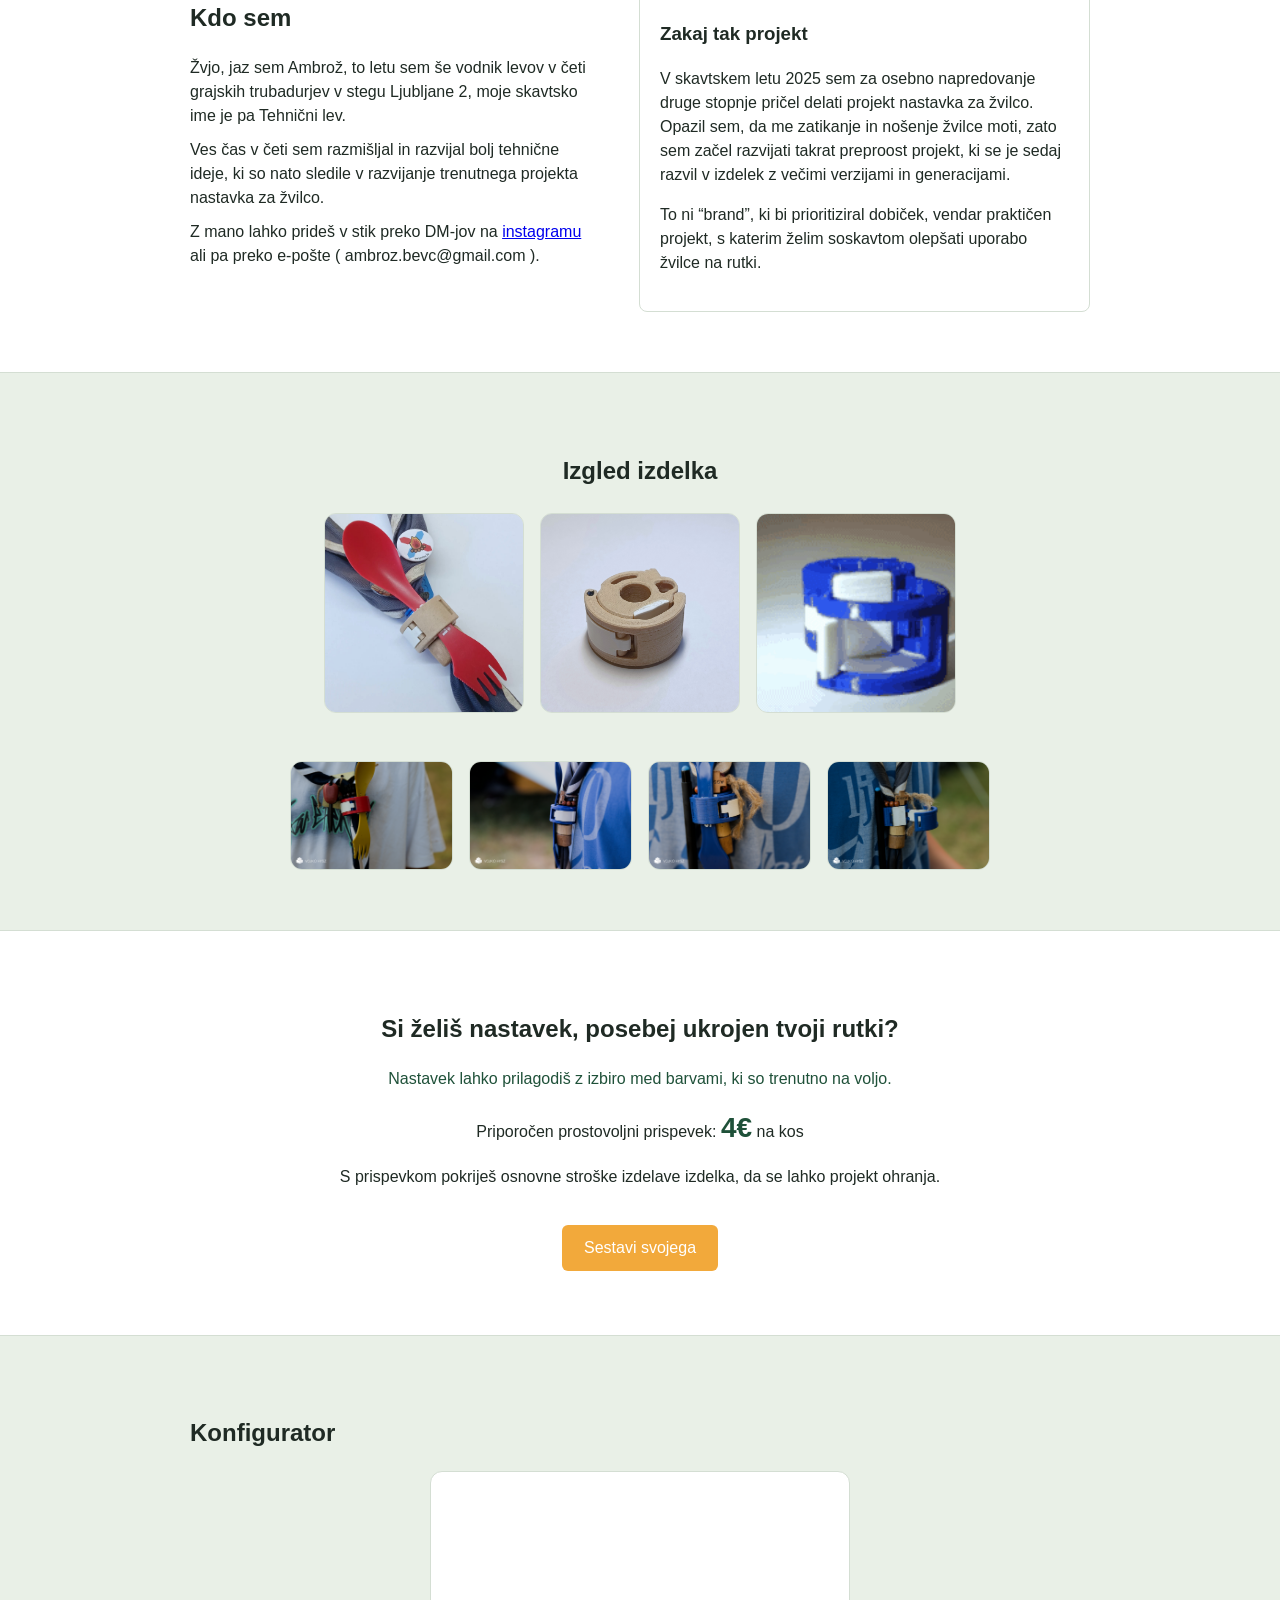
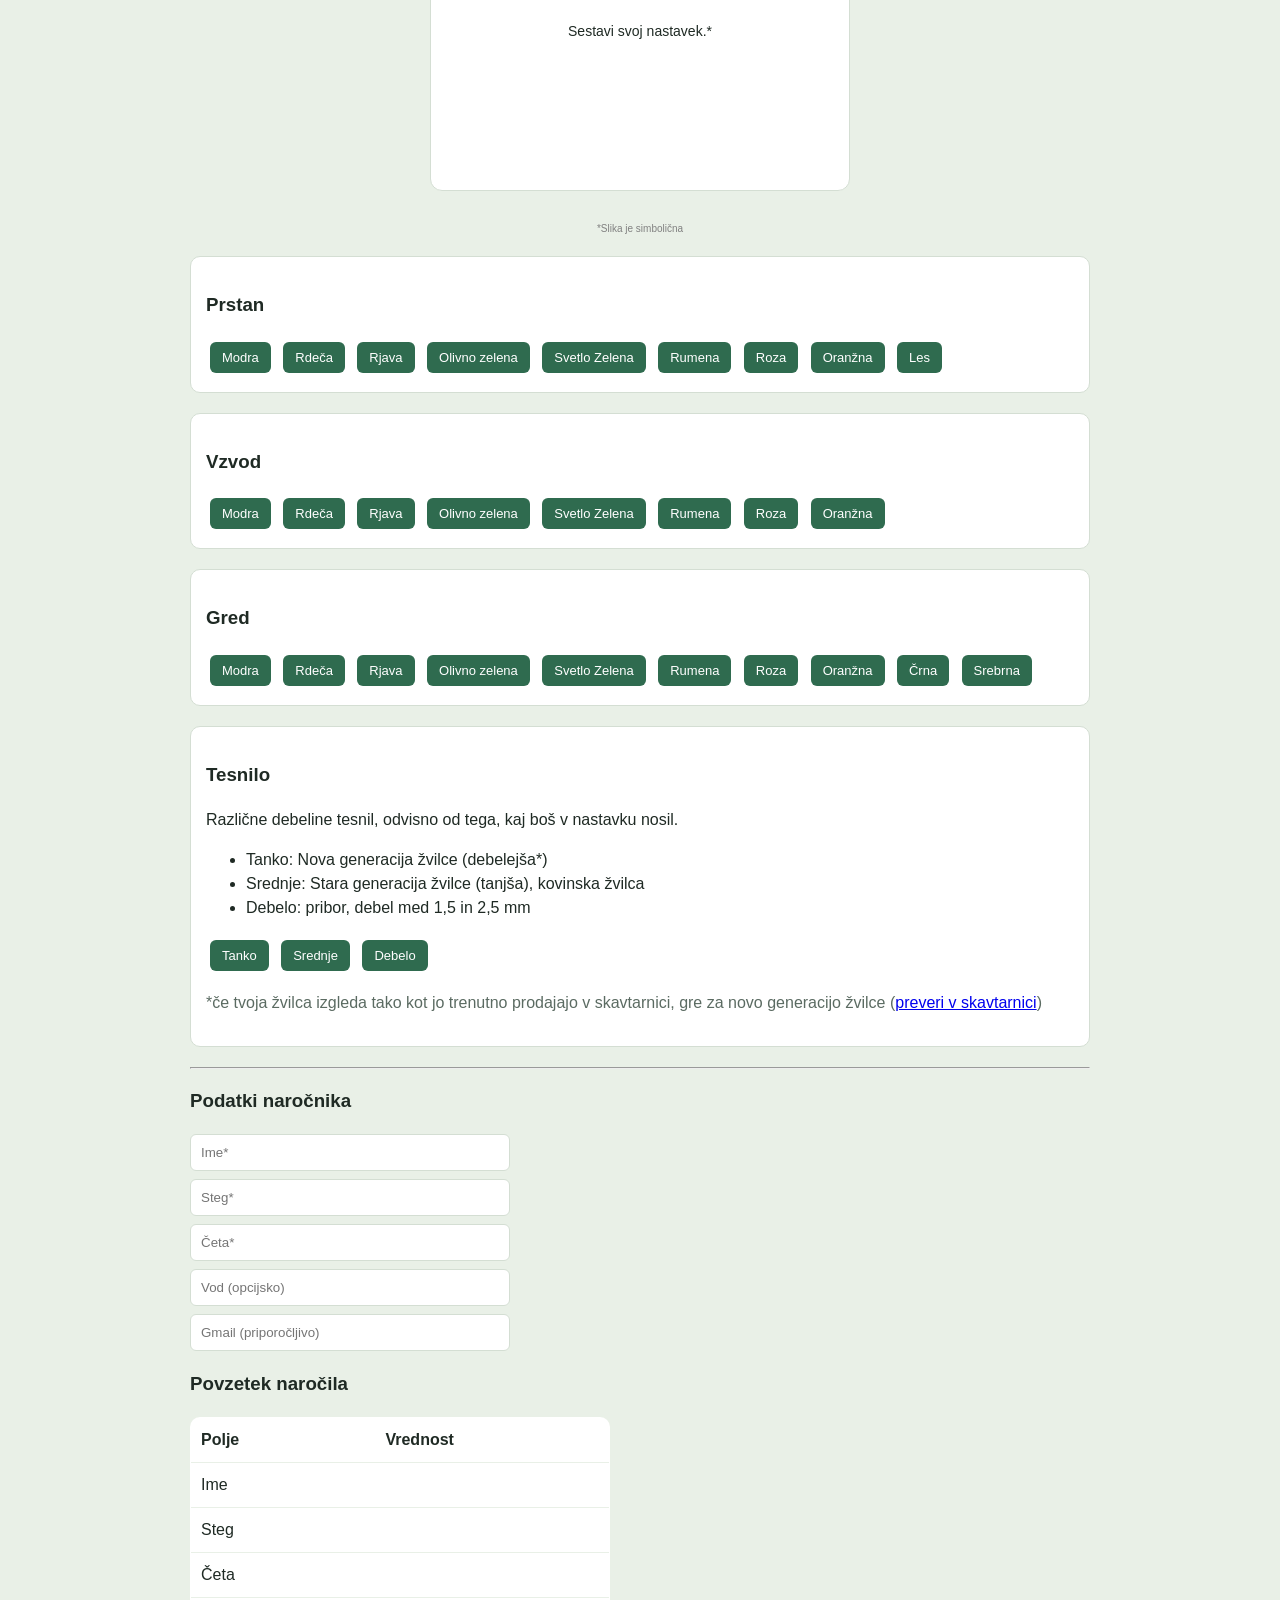
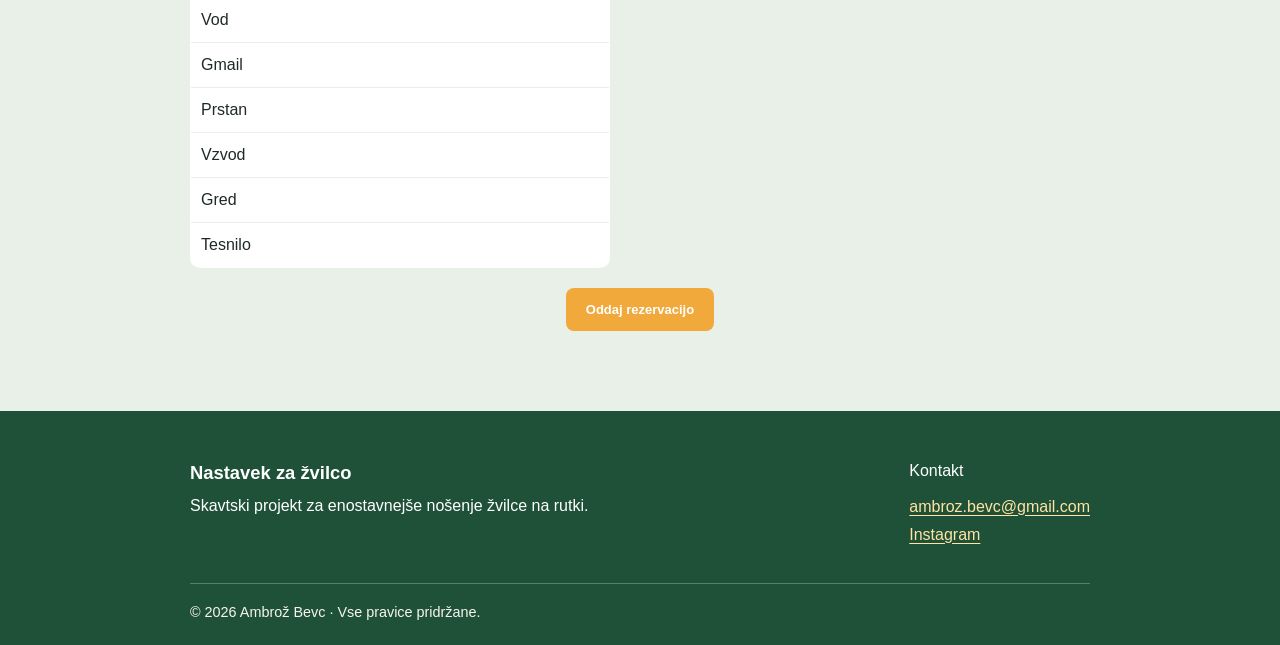
==== commit 50a99043: "sadasda" ====
--- a/zvilca/nastavek-za-zvilco.html
+++ b/zvilca/nastavek-za-zvilco.html
@@ -183,11 +183,11 @@
     <h2>Izgled izdelka</h2>
 
     <div class="usage-gallery">
+
       <div class="product-gallery">
-
-      <img src="slike/zvilca2.jpg" alt="Žvilca v uporabi 1">
-      <img src="slike/zvilca3.jpg" alt="Žvilca v uporabi 2">
-      <img src="slike/gif1.gif" alt="Animacija uporabe">
+        <img src="slike/zvilca2.jpg" alt="Žvilca – pogled 1">
+        <img src="slike/zvilca3.jpg" alt="Žvilca – pogled 2">
+        <img src="slike/gif1.gif" alt="Animacija uporabe">
       </div>
 
       <div class="field-gallery">
@@ -196,6 +196,7 @@
         <img src="slike/praktik4.jpg" alt="Praktična uporaba 4">
         <img src="slike/praktik3.jpg" alt="Praktična uporaba 3">
       </div>
+
     </div>
 
   </div>
--- a/zvilca/nastavek-za-zvilco.css
+++ b/zvilca/nastavek-za-zvilco.css
@@ -332,9 +332,13 @@
 }
 
 .field-gallery img {
-  width: auto;
-  max-width: calc((100% - 48px) / 4);
-  object-fit: contain;
+  flex: 1 1 0;
+  min-width: 0;
+  width: 0;
+  height: auto;
+  max-width: none;
+  aspect-ratio: auto;
+  object-fit: initial;
 }
 
 .offer-price {
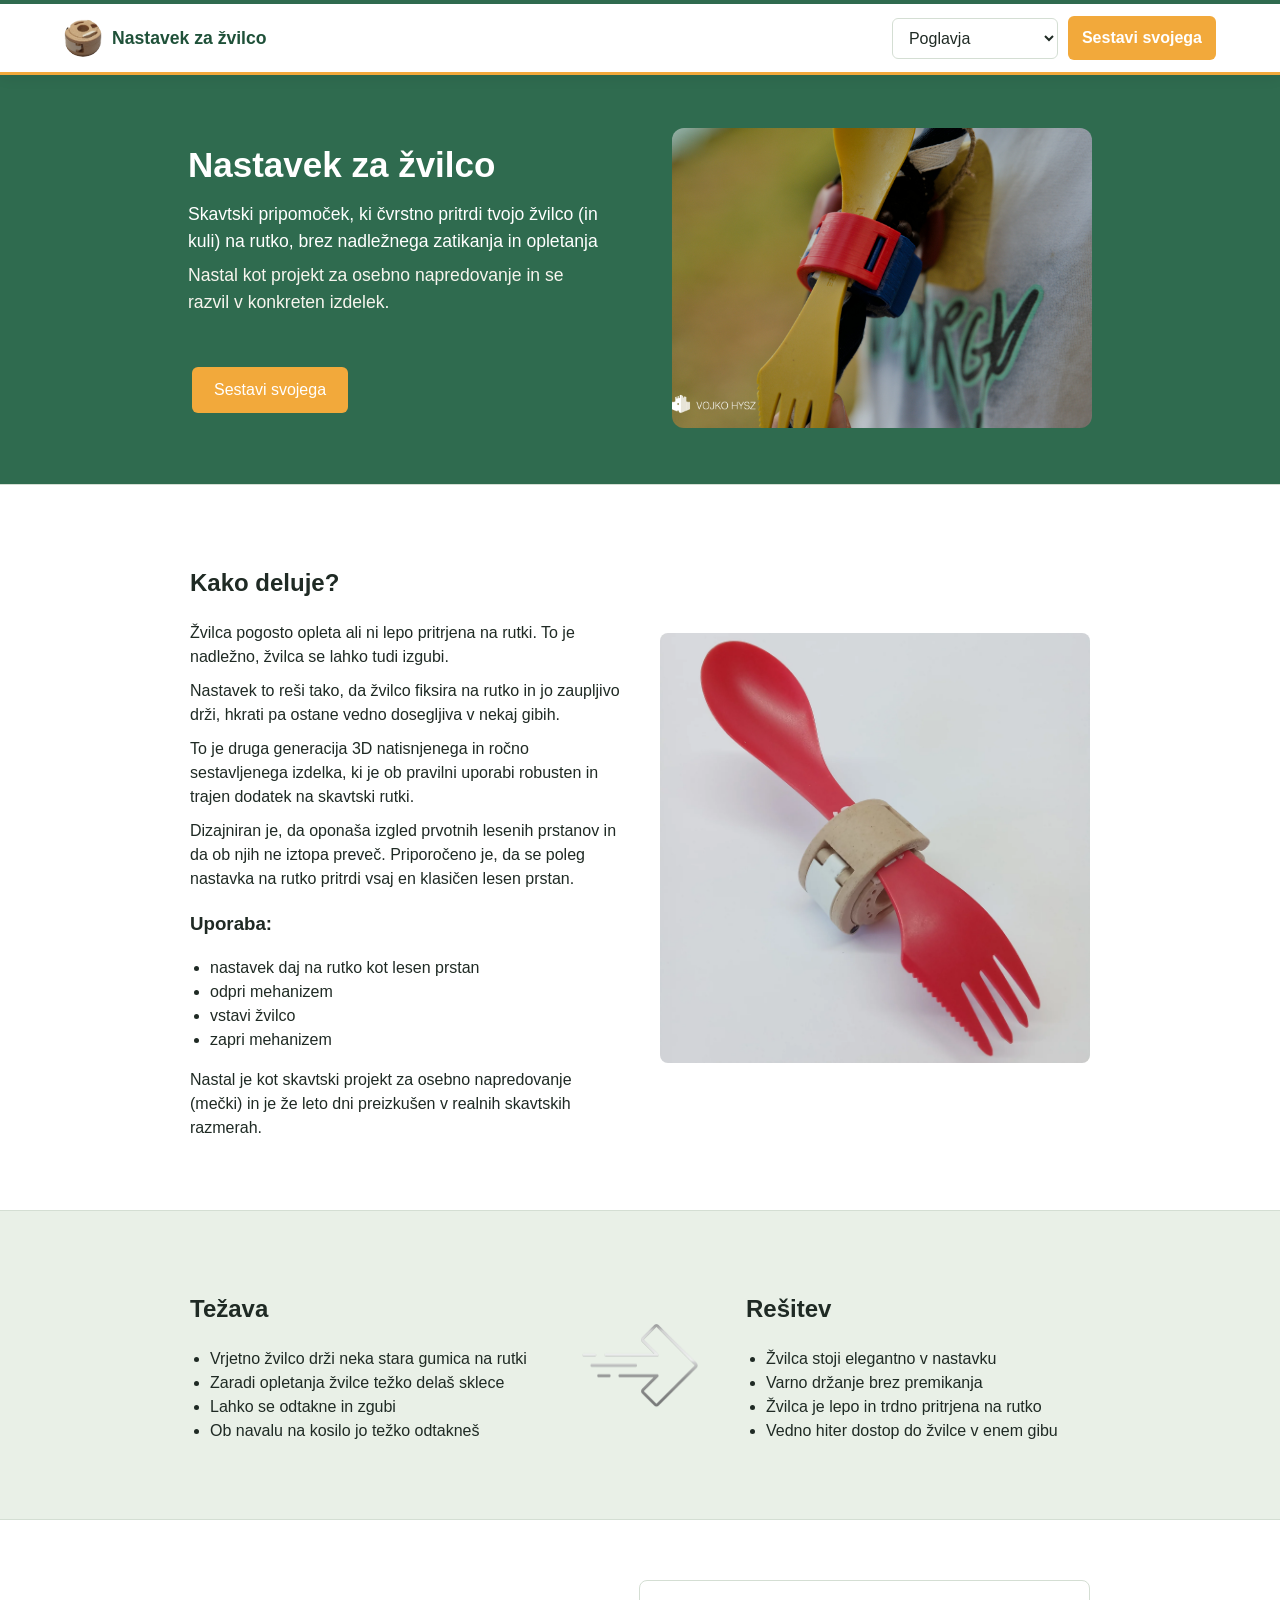
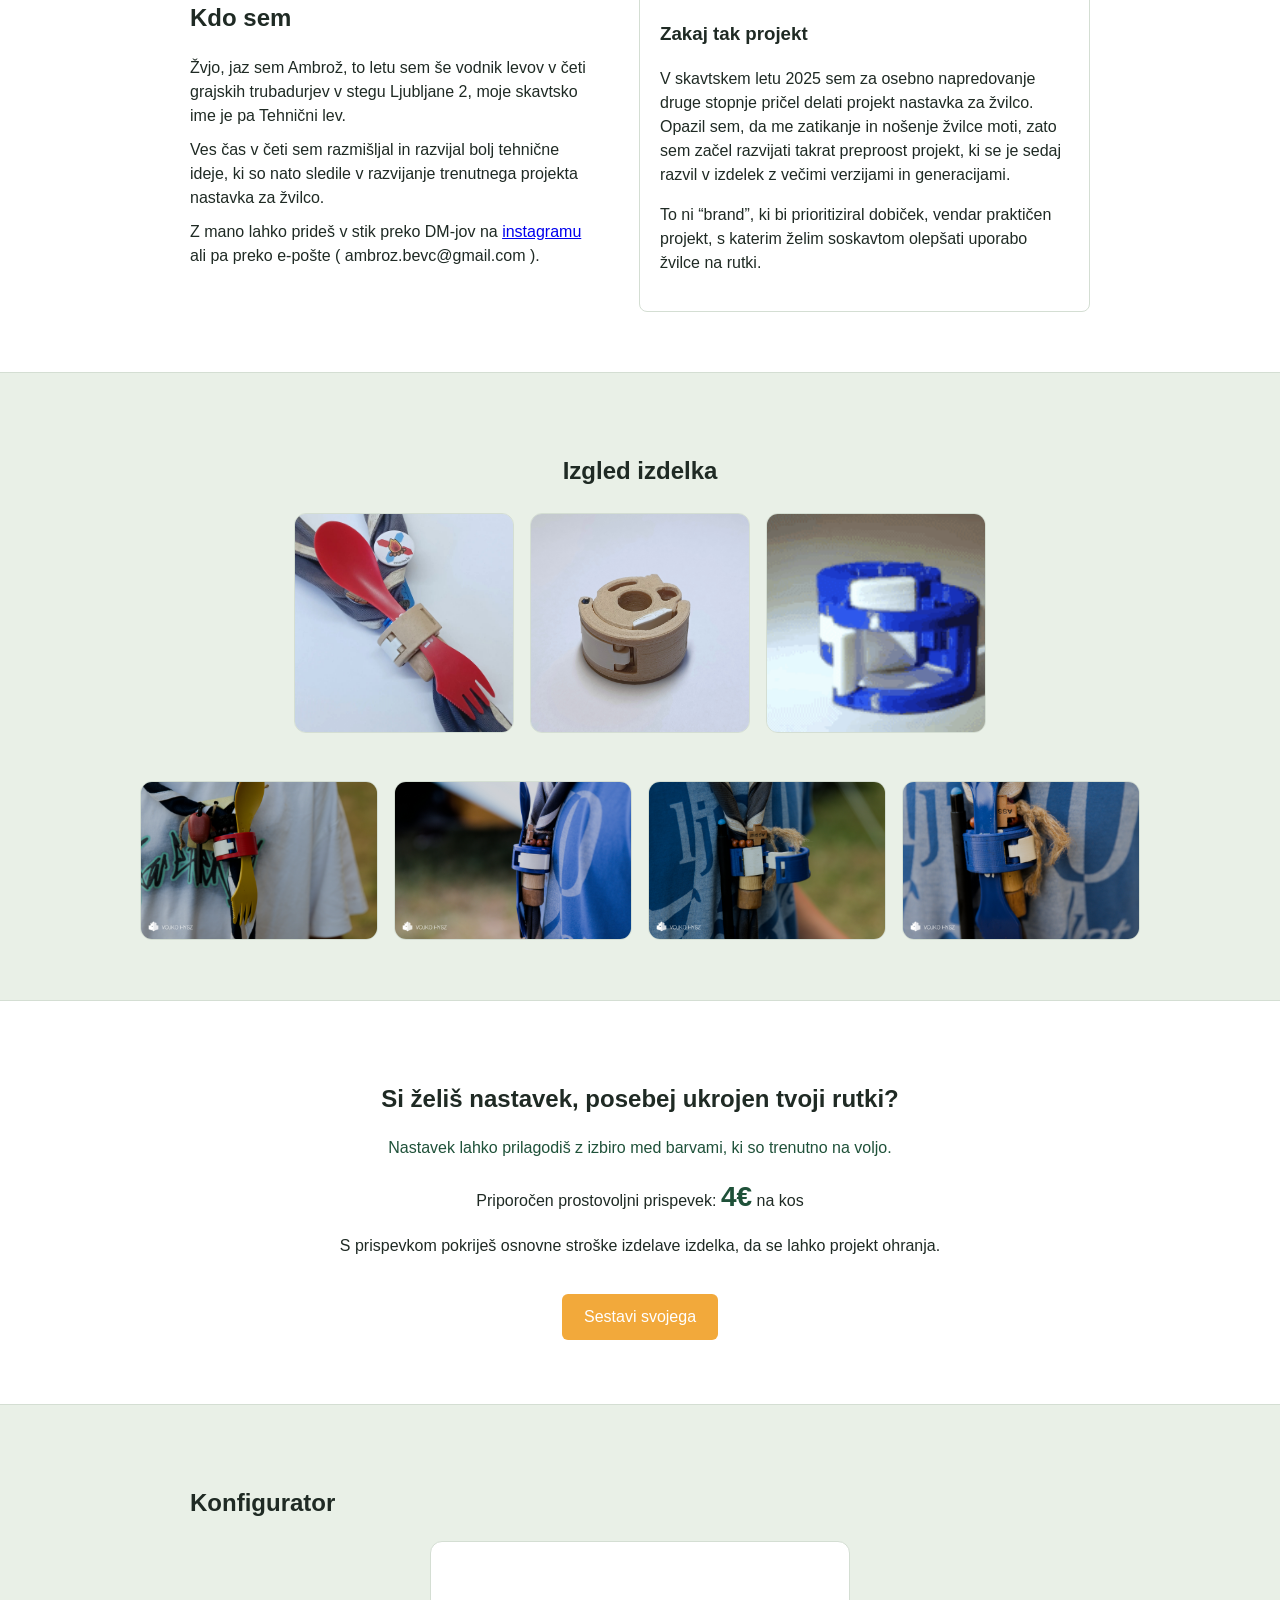
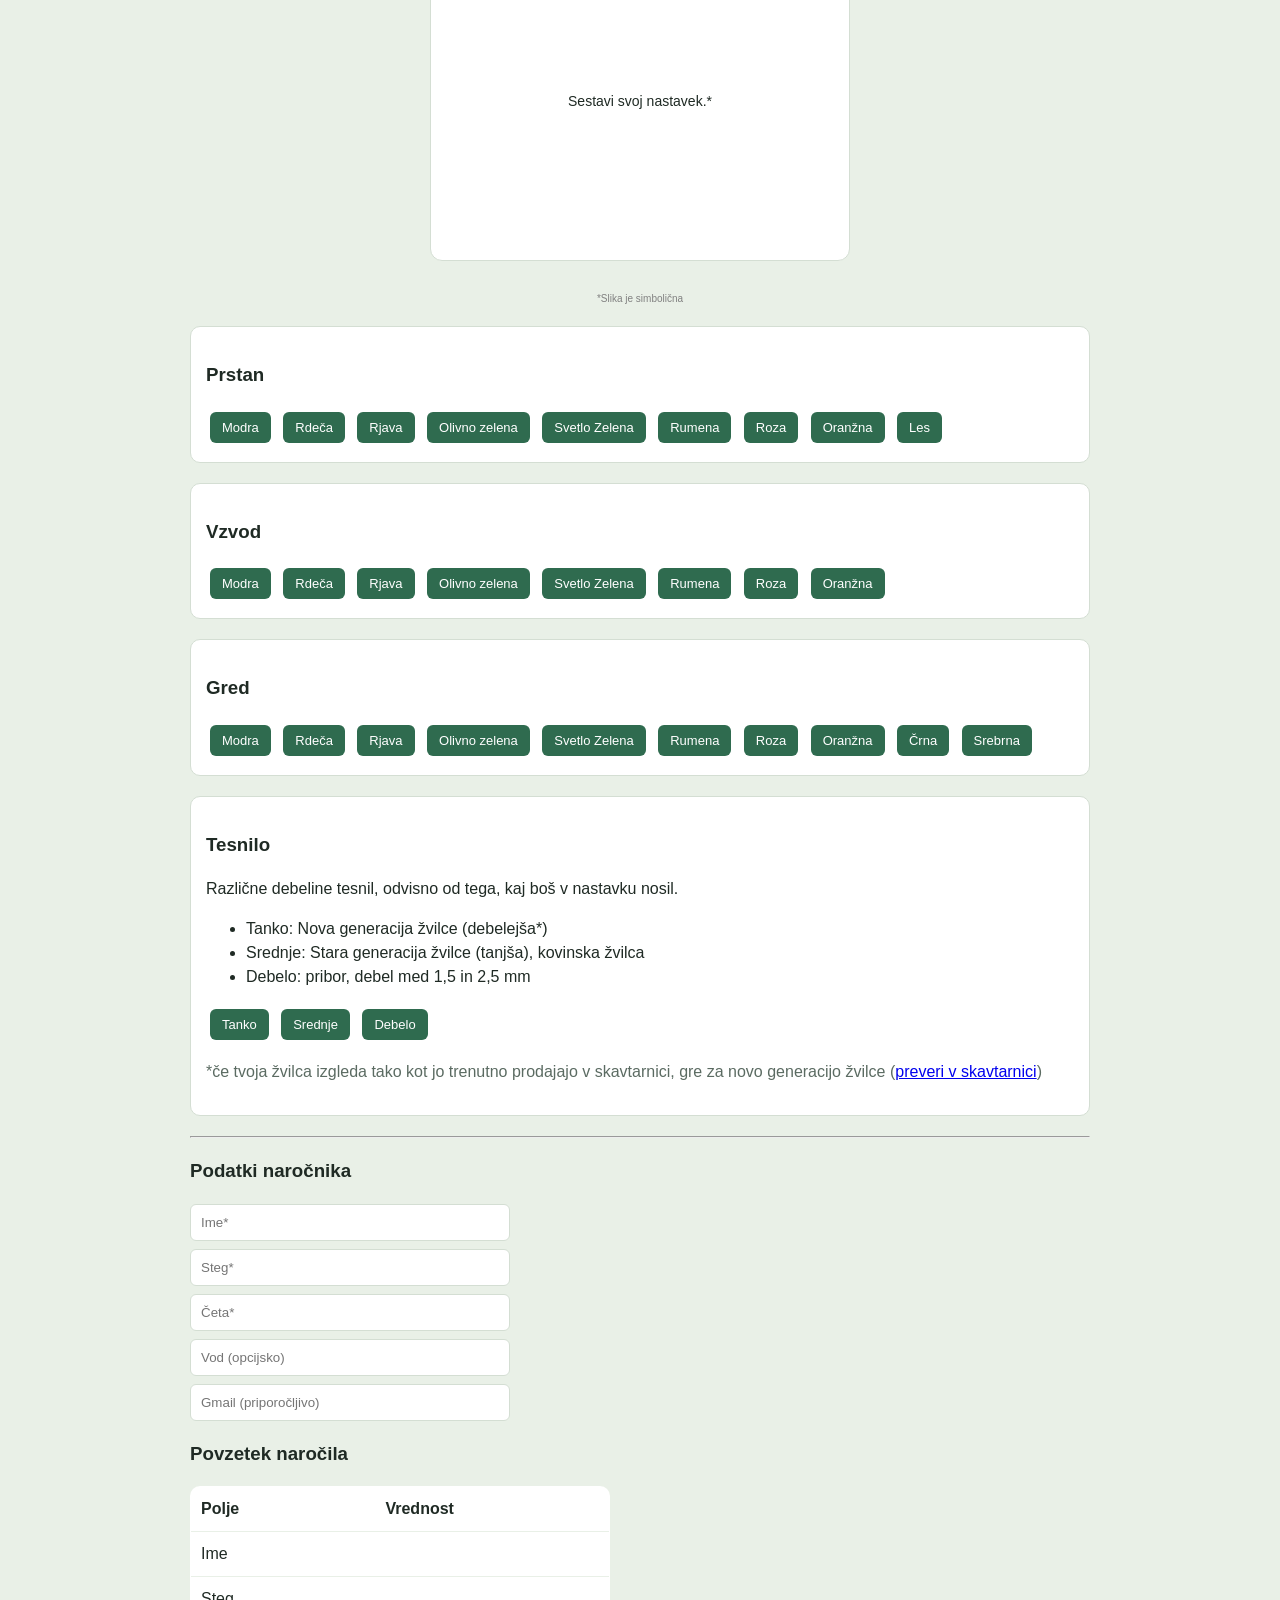
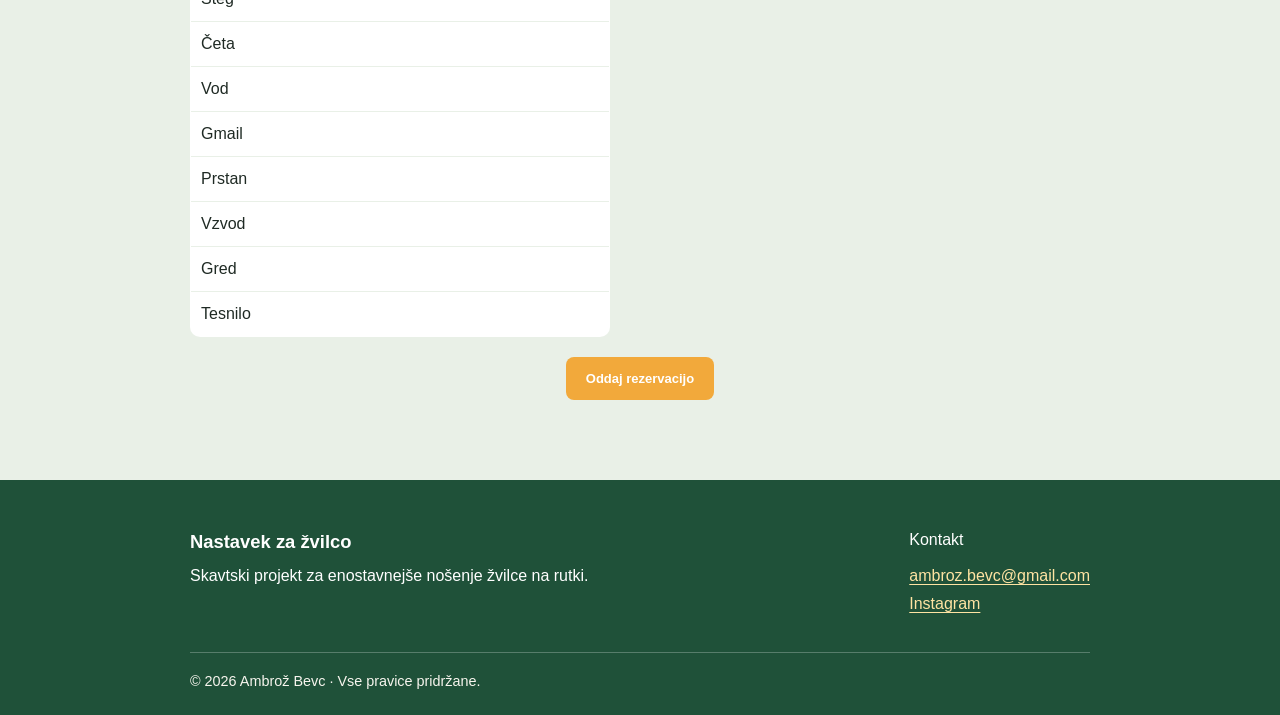
==== commit 5e729f84: "sssss" ====
--- a/zvilca/nastavek-za-zvilco.html
+++ b/zvilca/nastavek-za-zvilco.html
@@ -183,20 +183,19 @@
     <h2>Izgled izdelka</h2>
 
     <div class="usage-gallery">
-
       <div class="product-gallery">
-        <img src="slike/zvilca2.jpg" alt="Žvilca – pogled 1">
-        <img src="slike/zvilca3.jpg" alt="Žvilca – pogled 2">
-        <img src="slike/gif1.gif" alt="Animacija uporabe">
+
+      <img src="slike/zvilca2.jpg" alt="Žvilca v uporabi 1">
+      <img src="slike/zvilca3.jpg" alt="Žvilca v uporabi 2">
+      <img src="slike/gif1.gif" alt="Animacija uporabe">
       </div>
 
       <div class="field-gallery">
         <img src="slike/praktik1.jpg" alt="Praktična uporaba 1">
         <img src="slike/praktik2.jpg" alt="Praktična uporaba 2">
+        <img src="slike/praktik3.jpg" alt="Praktična uporaba 3">
         <img src="slike/praktik4.jpg" alt="Praktična uporaba 4">
-        <img src="slike/praktik3.jpg" alt="Praktična uporaba 3">
       </div>
-
     </div>
 
   </div>
--- a/zvilca/nastavek-za-zvilco.css
+++ b/zvilca/nastavek-za-zvilco.css
@@ -288,7 +288,12 @@
 /* =========================================================
    GALERIJA IN PONUDBA
    ========================================================= */
-.usage-wrapper,
+.usage-wrapper {
+  max-width: 1000px;
+  margin: auto;
+  text-align: center;
+}
+
 .offer-wrapper {
   max-width: 700px;
   margin: auto;
@@ -296,49 +301,38 @@
 }
 
 .usage-gallery {
-  --gallery-photo-height: clamp(150px, 24vw, 200px);
   display: grid;
-  row-gap: 48px;
+  gap: 48px;
   margin-top: 24px;
 }
 
-.product-gallery,
-.field-gallery {
-  display: flex;
-  flex-flow: row nowrap;
+.product-gallery {
+  display: flex;
+  justify-content: center;
   gap: 16px;
 }
 
-.product-gallery img,
-.field-gallery img {
-  flex: 0 1 auto;
-  height: var(--gallery-photo-height);
+.product-gallery img {
+  width: min(30vw, 220px);
+  aspect-ratio: 1 / 1;
   border: 1px solid var(--color-border);
   border-radius: 12px;
-}
-
-.product-gallery {
-  justify-content: center;
-}
-
-.product-gallery img {
-  width: var(--gallery-photo-height);
-  aspect-ratio: 1 / 1;
   object-fit: cover;
 }
 
 .field-gallery {
-  justify-content: center;
+  display: flex;
+  align-items: flex-start;
+  gap: 16px;
 }
 
 .field-gallery img {
   flex: 1 1 0;
   min-width: 0;
-  width: 0;
+  width: 100%;
   height: auto;
-  max-width: none;
-  aspect-ratio: auto;
-  object-fit: initial;
+  border: 1px solid var(--color-border);
+  border-radius: 12px;
 }
 
 .offer-price {
@@ -559,9 +553,14 @@
 
   .product-gallery,
   .field-gallery {
-    display: flex;
-    justify-content: flex-start;
-    overflow-x: auto;
+    display: grid;
+    grid-template-columns: repeat(2, 1fr);
+  }
+
+  .product-gallery img,
+  .field-gallery img {
+    width: 100%;
+    height: auto;
   }
 
   .pr-center img {
